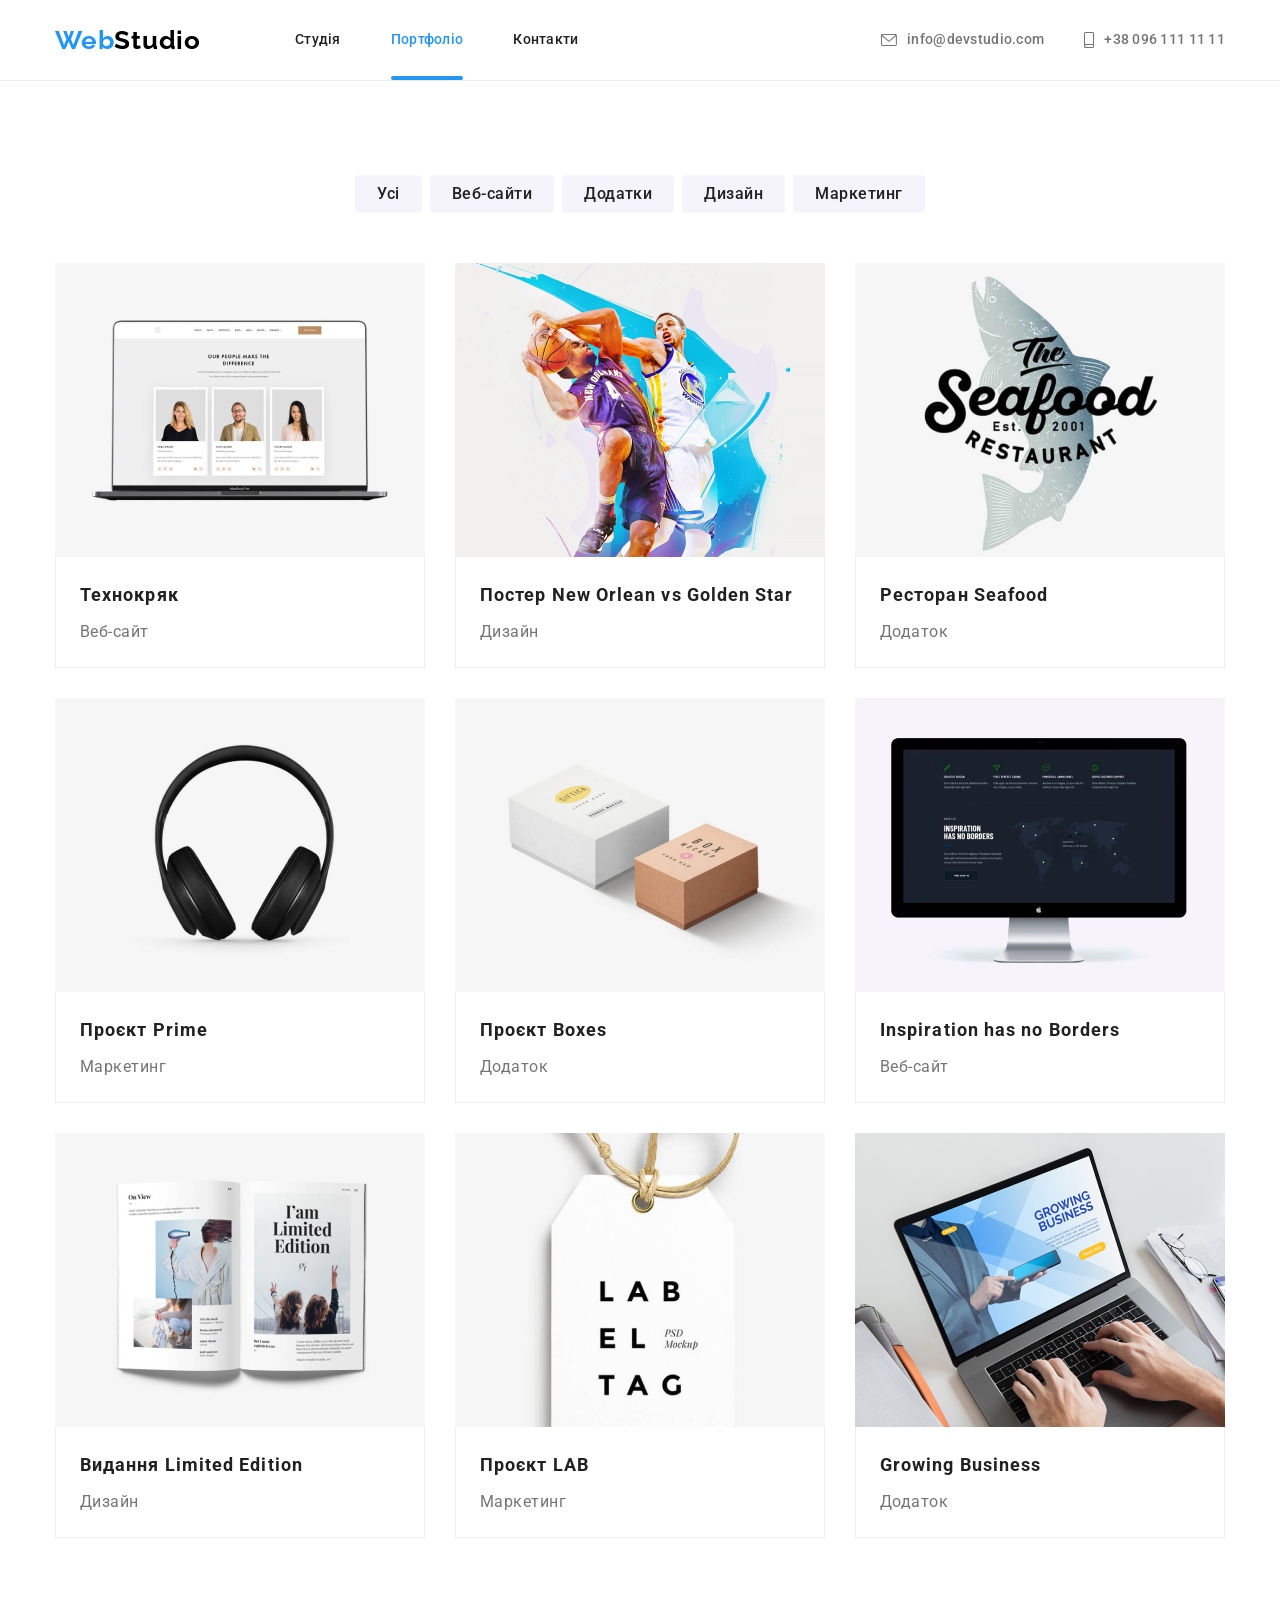
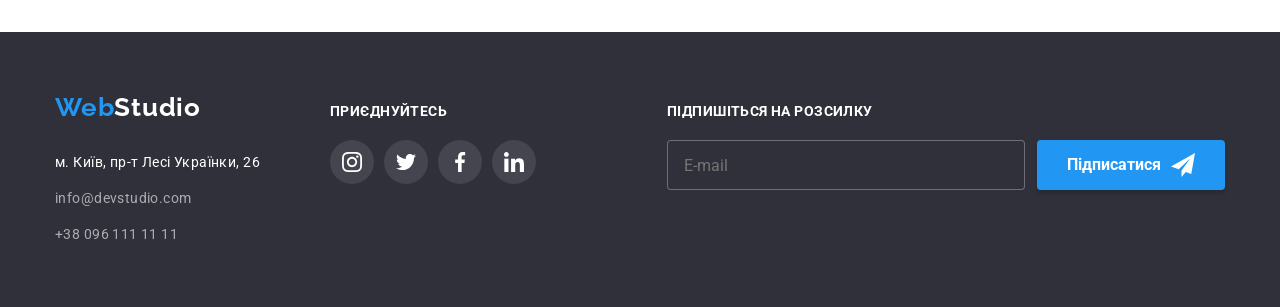
==== portfolio.html @ 9f08a965 "ДЗ8 ДЗ8" ====
<!DOCTYPE html>
<html lang="uk">
  <head>
    <meta charset="UTF-8" />
    <meta http-equiv="X-UA-Compatible" content="IE=edge" />
    <meta name="viewport" content="width=device-width, initial-scale=1.0" />
    <title>WebStudio</title>
    <link
      rel="stylesheet"
      href="https://cdnjs.cloudflare.com/ajax/libs/modern-normalize/1.1.0/modern-normalize.min.css"
      integrity="sha512-wpPYUAdjBVSE4KJnH1VR1HeZfpl1ub8YT/NKx4PuQ5NmX2tKuGu6U/JRp5y+Y8XG2tV+wKQpNHVUX03MfMFn9Q=="
      crossorigin="anonymous"
      referrerpolicy="no-referrer"
    />
    <link rel="preconnect" href="https://fonts.googleapis.com" />
    <link rel="preconnect" href="https://fonts.gstatic.com" crossorigin />
    <link
      href="https://fonts.googleapis.com/css2?family=Raleway:wght@700&family=Roboto:wght@400;500;700;900&display=swap"
      rel="stylesheet"
    />
    <link rel="stylesheet" href="./css/main.min.css" />
  </head>
  <body>
    <header class="header">
      <div class="header-container container">
        <nav class="nav">
          <a class="logo link header__logo" href="./index.html"
            ><span class="logo__prefix">Web</span>Studio</a
          >
          <ul class="nav-list list">
            <li class="nav-list__item">
              <a class="nav-list__link link" href="./index.html">Студія</a>
            </li>
            <li class="nav-list__item">
              <a class="nav-list__link link active-page" href="./portfolio.html"
                >Портфоліо</a
              >
            </li>
            <li class="nav-list__item">
              <a class="nav-list__link link" href="">Контакти</a>
            </li>
          </ul>
        </nav>
        <ul class="contacts list">
          <li class="contscts__item">
            <a
              class="mail contacts__link link"
              href="mailto:info@devstudio.com"
            >
              <svg class="contacts__icon" height="12" width="16">
                <use href="./images/icons.svg#icon-email"></use>
              </svg>
              info@devstudio.com
            </a>
          </li>
          <li class="contscts__item">
            <a class="phone contacts__link link" href="tel:+380961111111">
              <svg class="contacts__icon" height="16" width="10">
                <use href="./images/icons.svg#icon-phone"></use>
              </svg>
              +38 096 111 11 11</a
            >
          </li>
        </ul>
      </div>
    </header>

    <main class="portfolio">
      <section class="section">
        <div class="container">
          <h1 class="visual-hidden">Портфоліо</h1>
          <h2 class="visual-hidden">Портфоліо за типами</h2>

          <ul class="portfolio-filter list">
            <li class="portfolio-filter__item">
              <button class="portfolio-filter__btn" type="button">Усі</button>
            </li>
            <li class="portfolio-filter__item">
              <button class="portfolio-filter__btn" type="button">Веб-сайти</button>
            </li>
            <li class="portfolio-filter__item">
              <button class="portfolio-filter__btn" type="button">Додатки</button>
            </li>
            <li class="portfolio-filter__item">
              <button class="portfolio-filter__btn" type="button">Дизайн</button>
            </li>
            <li class="portfolio-filter__item">
              <button class="portfolio-filter__btn" type="button">Маркетинг</button>
            </li>
          </ul>

          <ul class="portfolio-list list">
            <li class="portfolio-list__item">
              <a class="portfolio-list__link link" href="">
                <div class="portfolio-thumb">
                  <img
                    src="./images/portfolio1.jpg"
                    alt="Технокряк"
                    width="370"
                  />
                  <div class="portfolio-list__overlay">
                    Ресурс пропонує комплексні пропозиції з різним рівнем
                    функціоналу та сервісів. Все це дозволить відвідувачу
                    отримати вичерпні відомості про компанію чи приватну особу.
                  </div>
                </div>
                <div class="portfolio-wrapper">
                  <h3 class="portfolio-list__title">Технокряк</h3>
                  <p class="portfolio-list__type">Веб-сайт</p>
                </div>
              </a>
            </li>
            <li class="portfolio-list__item">
              <a class="portfolio-list__link link" href="">
                <div class="portfolio-thumb">
                  <img
                    src="./images/portfolio2.jpg"
                    alt="Постер New Orlean vs Golden Star"
                    width="370"
                  />
                  <div class="portfolio-list__overlay">
                    Ресурс пропонує комплексні пропозиції з різним рівнем
                    функціоналу та сервісів. Все це дозволить відвідувачу
                    отримати вичерпні відомості про компанію чи приватну особу.
                  </div>
                </div>
                <div class="portfolio-wrapper">
                  <h3 class="portfolio-list__title">
                    Постер New Orlean vs Golden Star
                  </h3>
                  <p class="portfolio-list__type">Дизайн</p>
                </div>
              </a>
            </li>
            <li class="portfolio-list__item">
              <a class="portfolio-list__link link" href="">
                <div class="portfolio-thumb">
                  <img
                    src="./images/portfolio3.jpg"
                    alt="Ресторан Seafood"
                    width="370"
                  />
                  <div class="portfolio-list__overlay">
                    Ресурс пропонує комплексні пропозиції з різним рівнем
                    функціоналу та сервісів. Все це дозволить відвідувачу
                    отримати вичерпні відомості про компанію чи приватну особу.
                  </div>
                </div>
                <div class="portfolio-wrapper">
                  <h3 class="portfolio-list__title">Ресторан Seafood</h3>
                  <p class="portfolio-list__type">Додаток</p>
                </div>
              </a>
            </li>
            <li class="portfolio-list__item">
              <a class="portfolio-list__link link" href="">
                <div class="portfolio-thumb">
                  <img
                    src="./images/portfolio4.jpg"
                    alt="Проєкт Prime"
                    width="370"
                  />
                  <div class="portfolio-list__overlay">
                    Ресурс пропонує комплексні пропозиції з різним рівнем
                    функціоналу та сервісів. Все це дозволить відвідувачу
                    отримати вичерпні відомості про компанію чи приватну особу.
                  </div>
                </div>
                <div class="portfolio-wrapper">
                  <h3 class="portfolio-list__title">Проєкт Prime</h3>
                  <p class="portfolio-list__type">Маркетинг</p>
                </div>
              </a>
            </li>
            <li class="portfolio-list__item">
              <a class="portfolio-list__link link" href="">
                <div class="portfolio-thumb">
                  <img
                    src="./images/portfolio5.jpg"
                    alt="Проєкт Boxes"
                    width="370"
                  />
                  <div class="portfolio-list__overlay">
                    Ресурс пропонує комплексні пропозиції з різним рівнем
                    функціоналу та сервісів. Все це дозволить відвідувачу
                    отримати вичерпні відомості про компанію чи приватну особу.
                  </div>
                </div>
                <div class="portfolio-wrapper">
                  <h3 class="portfolio-list__title">Проєкт Boxes</h3>
                  <p class="portfolio-list__type">Додаток</p>
                </div>
              </a>
            </li>
            <li class="portfolio-list__item">
              <a class="portfolio-list__link link" href="">
                <div class="portfolio-thumb">
                  <img
                    src="./images/portfolio6.jpg"
                    alt="Inspiration has no Borders"
                    width="370"
                  />
                  <div class="portfolio-list__overlay">
                    Ресурс пропонує комплексні пропозиції з різним рівнем
                    функціоналу та сервісів. Все це дозволить відвідувачу
                    отримати вичерпні відомості про компанію чи приватну особу.
                  </div>
                </div>
                <div class="portfolio-wrapper">
                  <h3 class="portfolio-list__title">Inspiration has no Borders</h3>
                  <p class="portfolio-list__type">Веб-сайт</p>
                </div>
              </a>
            </li>
            <li class="portfolio-list__item">
              <a class="portfolio-list__link link" href="">
                <div class="portfolio-thumb">
                  <img
                    src="./images/portfolio7.jpg"
                    alt="Видання Limited Edition"
                    width="370"
                  />
                  <div class="portfolio-list__overlay">
                    Ресурс пропонує комплексні пропозиції з різним рівнем
                    функціоналу та сервісів. Все це дозволить відвідувачу
                    отримати вичерпні відомості про компанію чи приватну особу.
                  </div>
                </div>
                <div class="portfolio-wrapper">
                  <h3 class="portfolio-list__title">Видання Limited Edition</h3>
                  <p class="portfolio-list__type">Дизайн</p>
                </div>
              </a>
            </li>
            <li class="portfolio-list__item">
              <a class="portfolio-list__link link" href="">
                <div class="portfolio-thumb">
                  <img
                    src="./images/portfolio8.jpg"
                    alt="Проєкт LAB"
                    width="370"
                  />
                  <div class="portfolio-list__overlay">
                    Ресурс пропонує комплексні пропозиції з різним рівнем
                    функціоналу та сервісів. Все це дозволить відвідувачу
                    отримати вичерпні відомості про компанію чи приватну особу.
                  </div>
                </div>
                <div class="portfolio-wrapper">
                  <h3 class="portfolio-list__title">Проєкт LAB</h3>
                  <p class="portfolio-list__type">Маркетинг</p>
                </div>
              </a>
            </li>
            <li class="portfolio-list__item">
              <a class="portfolio-list__link link" href="">
                <div class="portfolio-thumb">
                  <img
                    src="./images/portfolio9.jpg"
                    alt="Growing Business"
                    width="370"
                  />
                  <div class="portfolio-list__overlay">
                    Ресурс пропонує комплексні пропозиції з різним рівнем
                    функціоналу та сервісів. Все це дозволить відвідувачу
                    отримати вичерпні відомості про компанію чи приватну особу.
                  </div>
                </div>
                <div class="portfolio-wrapper">
                  <h3 class="portfolio-list__title">Growing Business</h3>
                  <p class="portfolio-list__type">Додаток</p>
                </div>
              </a>
            </li>
          </ul>
        </div>
      </section>
    </main>

    <footer class="footer">
      <div class="container footer-container">
        <div class="footer-contacts">
          <a class="logo link footer__logo" href="./index.html"
            ><span class="logo__prefix">Web</span>Studio</a
          >
          <address class="footer-address">
            м. Київ, пр-т Лесі Українки, 26
            <a
              class="footer-address__link link"
              href="mailto:info@devstudio.com"
              >info@devstudio.com</a
            >
            <a class="footer-address__link link" href="tel:+380961111111"
              >+38 096 111 11 11</a
            >
          </address>
        </div>
        <div class="footer-social">
          <p class="footer-social__title">приєднуйтесь</p>
          <ul class="social-icon list">
            <li class="social-icon__item">
              <a class="social-icon__link social-icon__link_theme_dark link" href="">
                <svg class="social-icon__img_theme_dark instagram-icon">
                  <use href="./images/icons.svg#icon-instagram"></use>
                </svg>
              </a>
            </li>
            <li class="social-icon__item">
              <a class="social-icon__link social-icon__link_theme_dark link" href="">
                <svg class="social-icon__img_theme_dark twitter-icon">
                  <use href="./images/icons.svg#icon-twitter"></use>
                </svg>
              </a>
            </li>
            <li class="social-icon__item">
              <a class="social-icon__link social-icon__link_theme_dark link" href="">
                <svg class="social-icon__img_theme_dark facebook-icon">
                  <use href="./images/icons.svg#icon-facebook"></use>
                </svg>
              </a>
            </li>
            <li class="social-icon__item">
              <a class="social-icon__link social-icon__link_theme_dark link" href="">
                <svg class="social-icon__img_theme_dark linkedin-icon">
                  <use href="./images/icons.svg#icon-linkedin"></use>
                </svg>
              </a>
            </li>
          </ul>
        </div>

        <form class="subscribe-form">
          <p class="subscribe-form__title">Підпишіться на розсилку</p>
          <div class="subscribe-form-thumb">
            <input type="email" name="email" class="subscribe-form__input" placeholder="E-mail" required/>    
            <button type="submit" class="primary-btn subscribe-form__btn">
              Підписатися
              <svg class="subscribe-form__icon">
                <use href="./images/icons.svg#icon-send" width="24" height="24"></use>
              </svg>
            </button>
          </div>
        </form>
      </div>
    </footer>

  </body>
</html>
---- css/main.min.css ----
:root{--primary-font-family: "Roboto", sans-serif;--secondary-font-family: "Raleway", sans-serif;--primary-text-color: #757575;--secondary-text-color: #212121;--white-color: #ffffff;--primary-lite-color: #f5f4fa;--secondary-lite-color: #f5f5f5;--third-lite-color: rgba(255, 255, 255, 0.6);--primary-dark-color: #000000;--secondary-dark-color: #2f303a;--primary-decor-color: #2196f3;--secondary-decor-color: #188ce8;--primary-border-color: #ececec;--secondary-border-color: #eeeeee;--icon-color: #afb1b8}.visual-hidden{position:absolute;width:1px;height:1px;margin:-1px;border:0;padding:0;white-space:nowrap;-webkit-clip-path:inset(100%);clip-path:inset(100%);overflow:hidden}body{background-color:var(--white-color);font-family:var(--primary-font-family);color:var(--primary-text-color)}h1,h2,h3,h4,h5,h6,p{margin-top:0;margin-bottom:0}ul,ol{margin-top:0;margin-bottom:0;padding-left:0}img{display:block}.link{text-decoration:none}.list{list-style:none}.second__title{font-weight:700;font-size:36px;line-height:1.17;letter-spacing:.03em;margin-bottom:50px;text-align:center;color:var(--secondary-text-color)}.section{padding-top:94px;padding-bottom:94px}.container{width:1200px;padding-left:15px;padding-right:15px;margin-left:auto;margin-right:auto}.primary-btn{height:50px;padding-left:32px;padding-right:32px;font-weight:700;font-size:16px;line-height:1.88;cursor:pointer;border-color:rgba(0,0,0,0);border-radius:4px;-webkit-box-shadow:0px 4px 4px rgba(0,0,0,.15);box-shadow:0px 4px 4px rgba(0,0,0,.15);background-color:var(--primary-decor-color);color:var(--white-color);-webkit-transition:background-color 250ms cubic-bezier(0.4, 0, 0.2, 1);transition:background-color 250ms cubic-bezier(0.4, 0, 0.2, 1)}.primary-btn:hover,.primary-btn:focus{outline:none;background-color:var(--secondary-decor-color)}.header{border-bottom:1px solid var(--primary-border-color)}.header-container{display:-webkit-box;display:-ms-flexbox;display:flex;-webkit-box-align:center;-ms-flex-align:center;align-items:center}.logo{display:block;font-family:var(--secondary-font-family);font-weight:700;font-size:26px;line-height:1.19;letter-spacing:.03em;color:var(--primary-dark-color)}.logo__prefix{color:var(--primary-decor-color)}.header__logo{margin-right:94px}.footer__logo{margin-bottom:28px;color:var(--white-color)}.nav{display:-webkit-box;display:-ms-flexbox;display:flex;-webkit-box-align:center;-ms-flex-align:center;align-items:center}.nav-list{display:-webkit-box;display:-ms-flexbox;display:flex}.nav-list__link{display:block;font-weight:500;font-size:14px;line-height:1.14;letter-spacing:.02em;padding-top:32px;padding-bottom:32px;color:var(--secondary-text-color);-webkit-transition:color 250ms cubic-bezier(0.4, 0, 0.2, 1);transition:color 250ms cubic-bezier(0.4, 0, 0.2, 1)}.nav-list__link:hover,.nav-list__link:focus{color:var(--primary-decor-color)}.nav-list__item:not(:last-child){margin-right:50px}.active-page{position:relative;color:var(--primary-decor-color)}.active-page::after{position:absolute;bottom:0;display:block;content:"";width:100%;height:4px;background:var(--primary-decor-color);border-radius:2px}.contacts{display:-webkit-box;display:-ms-flexbox;display:flex;margin-left:auto}.contscts__item:not(:last-child){margin-right:40px}.contacts__link{display:-webkit-box;display:-ms-flexbox;display:flex;-webkit-box-align:center;-ms-flex-align:center;align-items:center;font-weight:500;font-size:14px;line-height:1.14;letter-spacing:.02em;color:var(--primary-text-color);-webkit-transition:color 250ms cubic-bezier(0.4, 0, 0.2, 1);transition:color 250ms cubic-bezier(0.4, 0, 0.2, 1)}.contacts__link:hover,.contacts__link:focus{color:var(--primary-decor-color)}.contacts__icon{margin-right:10px;fill:var(--primary-text-color);-webkit-transition:fill 250ms cubic-bezier(0.4, 0, 0.2, 1);transition:fill 250ms cubic-bezier(0.4, 0, 0.2, 1)}.contacts__link:hover .contacts__icon,.contacts__link:focus .contacts__icon{fill:var(--primary-decor-color)}.hero{background-image:-webkit-gradient(linear, left top, left bottom, from(rgba(47, 48, 58, 0.4)), to(rgba(47, 48, 58, 0.4))),url(../images/hero.jpg);background-image:linear-gradient(rgba(47, 48, 58, 0.4), rgba(47, 48, 58, 0.4)),url(../images/hero.jpg);background-size:cover;background-color:var(--secondary-dark-color);max-width:1600px;padding-top:200px;padding-bottom:200px;margin-left:auto;margin-right:auto}.hero__title{font-weight:900;font-size:44px;line-height:1.36;letter-spacing:.06em;text-transform:uppercase;max-width:696px;margin-bottom:30px;text-align:center;margin-left:auto;margin-right:auto;color:var(--white-color)}.hero__btn{display:block;margin-left:auto;margin-right:auto}.preference-list{display:-webkit-box;display:-ms-flexbox;display:flex;-ms-flex-wrap:wrap;flex-wrap:wrap;margin-left:-30px}.preference-list__item{-ms-flex-preferred-size:calc((100% - 120px)/4);flex-basis:calc((100% - 120px)/4);margin-left:30px}.preference-list__icon-wrapper{display:-webkit-box;display:-ms-flexbox;display:flex;-webkit-box-pack:center;-ms-flex-pack:center;justify-content:center;-webkit-box-align:center;-ms-flex-align:center;align-items:center;width:270px;height:120px;background-color:#f5f4fa;margin-bottom:30px}.preference-list__icon{height:70px;width:70px}.preference-list__title{font-weight:700;font-size:14px;line-height:1.14;letter-spacing:.03em;text-transform:uppercase;margin-bottom:10px;color:var(--secondary-text-color)}.preference-list__description{font-size:14px;line-height:1.71;letter-spacing:.03em}.about{padding-top:0}.about-list{display:-webkit-box;display:-ms-flexbox;display:flex;-ms-flex-wrap:wrap;flex-wrap:wrap;margin-left:-30px;margin-top:-30px}.about-list__item{-ms-flex-preferred-size:calc((100% - 90px)/3);flex-basis:calc((100% - 90px)/3);margin-left:30px;margin-top:30px}.about-list__wrapper{position:relative}.about-list__title-wrapper{position:absolute;bottom:0;width:100%;padding-top:27px;padding-bottom:27px;font-weight:700;font-size:14px;line-height:1.14;text-align:center;text-transform:uppercase;letter-spacing:.03em;color:var(--white-color);background:rgba(47,48,58,.8)}.team{background-color:var(--primary-lite-color)}.team-list{display:-webkit-box;display:-ms-flexbox;display:flex;-ms-flex-wrap:wrap;flex-wrap:wrap;margin-left:-30px;margin-top:-30px}.team-list__item{-ms-flex-preferred-size:calc((100% - 120px)/4);flex-basis:calc((100% - 120px)/4);margin-left:30px;margin-top:30px;-webkit-box-shadow:0px 1px 3px rgba(0,0,0,.12),0px 1px 1px rgba(0,0,0,.14),0px 2px 1px rgba(0,0,0,.2);box-shadow:0px 1px 3px rgba(0,0,0,.12),0px 1px 1px rgba(0,0,0,.14),0px 2px 1px rgba(0,0,0,.2);border-radius:0px 0px 4px 4px}.team-list__content-wrapper{padding-top:30px;padding-bottom:30px;text-align:center;background:var(--white-color)}.team-list__title{font-weight:500;font-size:16px;line-height:1.19;letter-spacing:.03em;margin-bottom:10px;color:var(--secondary-text-color)}.team-list__description{font-size:16px;line-height:1.19;letter-spacing:.03em;margin-bottom:16px}.social-icon{display:-webkit-box;display:-ms-flexbox;display:flex;-webkit-box-pack:center;-ms-flex-pack:center;justify-content:center}.social-icon__item:not(:last-child){margin-right:10px}.social-icon__link{display:-webkit-box;display:-ms-flexbox;display:flex;-webkit-box-align:center;-ms-flex-align:center;align-items:center;-webkit-box-pack:center;-ms-flex-pack:center;justify-content:center;width:44px;height:44px;border-radius:50%;-webkit-transition:background-color 250ms cubic-bezier(0.4, 0, 0.2, 1);transition:background-color 250ms cubic-bezier(0.4, 0, 0.2, 1)}.social-icon__link:hover,.social-icon__link:focus{background-color:var(--primary-decor-color)}.social-icon__img{fill:var(--icon-color);-webkit-transition:fill 250ms cubic-bezier(0.4, 0, 0.2, 1);transition:fill 250ms cubic-bezier(0.4, 0, 0.2, 1)}.social-icon__link:hover .social-icon__img,.social-icon__link:focus .social-icon__img{fill:var(--white-color)}.social-icon__link_theme_dark{background:rgba(255,255,255,.1)}.social-icon__img_theme_dark{fill:var(--white-color)}.twitter-icon{width:44px;height:44px}.instagram-icon,.facebook-icon,.linkedin-icon{width:20px;height:20px}.clients-list{display:-webkit-box;display:-ms-flexbox;display:flex;margin-left:-30px;margin-top:-30px}.clients-list__item{-ms-flex-preferred-size:calc((100% - 180px)/6);flex-basis:calc((100% - 180px)/6);margin-left:30px;margin-top:30px}.clients-list__link{display:-webkit-box;display:-ms-flexbox;display:flex;-webkit-box-align:center;-ms-flex-align:center;align-items:center;-webkit-box-pack:center;-ms-flex-pack:center;justify-content:center;height:92px;width:170px;border:1px solid #afb1b8;border-radius:4px;-webkit-transition:border-color 250ms cubic-bezier(0.4, 0, 0.2, 1);transition:border-color 250ms cubic-bezier(0.4, 0, 0.2, 1)}.clients-list__link:hover,.clients-list__link:focus{border-color:#2196f3}.clients-list__img{height:60px;width:106px;fill:var(--icon-color);-webkit-transition:fill 250ms cubic-bezier(0.4, 0, 0.2, 1);transition:fill 250ms cubic-bezier(0.4, 0, 0.2, 1)}.clients-list__link:hover .clients-list__img,.clients-list__link:focus .clients-list__img{fill:var(--primary-decor-color)}.portfolio-filter{display:-webkit-box;display:-ms-flexbox;display:flex;-webkit-box-pack:center;-ms-flex-pack:center;justify-content:center;margin-bottom:50px}.portfolio-filter__item:not(:last-child){margin-right:8px}.portfolio-filter__btn{border:none;cursor:pointer;font-weight:500;font-size:16px;line-height:1.63;text-align:center;letter-spacing:.03em;padding:6px 22px;border-radius:4px;color:var(--secondary-text-color);background-color:var(--primary-lite-color);-webkit-transition:background-color 250ms cubic-bezier(0.4, 0, 0.2, 1),color 250ms cubic-bezier(0.4, 0, 0.2, 1),-webkit-box-shadow 250ms cubic-bezier(0.4, 0, 0.2, 1);transition:background-color 250ms cubic-bezier(0.4, 0, 0.2, 1),color 250ms cubic-bezier(0.4, 0, 0.2, 1),-webkit-box-shadow 250ms cubic-bezier(0.4, 0, 0.2, 1);transition:background-color 250ms cubic-bezier(0.4, 0, 0.2, 1),color 250ms cubic-bezier(0.4, 0, 0.2, 1),box-shadow 250ms cubic-bezier(0.4, 0, 0.2, 1);transition:background-color 250ms cubic-bezier(0.4, 0, 0.2, 1),color 250ms cubic-bezier(0.4, 0, 0.2, 1),box-shadow 250ms cubic-bezier(0.4, 0, 0.2, 1),-webkit-box-shadow 250ms cubic-bezier(0.4, 0, 0.2, 1)}.portfolio-filter__btn:hover,.portfolio-filter__btn:focus{background-color:var(--primary-decor-color);color:var(--white-color);-webkit-box-shadow:0px 3px 1px rgba(0,0,0,.1),0px 1px 2px rgba(0,0,0,.08),0px 2px 2px rgba(0,0,0,.12);box-shadow:0px 3px 1px rgba(0,0,0,.1),0px 1px 2px rgba(0,0,0,.08),0px 2px 2px rgba(0,0,0,.12)}.portfolio-list{display:-webkit-box;display:-ms-flexbox;display:flex;-ms-flex-wrap:wrap;flex-wrap:wrap;margin-left:-30px;margin-top:-30px}.portfolio-list__item{-ms-flex-preferred-size:calc((100% - 90px)/3);flex-basis:calc((100% - 90px)/3);margin-left:30px;margin-top:30px}.portfolio-list__link{display:block;-webkit-transition:-webkit-box-shadow 250ms cubic-bezier(0.4, 0, 0.2, 1);transition:-webkit-box-shadow 250ms cubic-bezier(0.4, 0, 0.2, 1);transition:box-shadow 250ms cubic-bezier(0.4, 0, 0.2, 1);transition:box-shadow 250ms cubic-bezier(0.4, 0, 0.2, 1), -webkit-box-shadow 250ms cubic-bezier(0.4, 0, 0.2, 1)}.portfolio-list__link:hover{-webkit-box-shadow:0px 1px 1px rgba(0,0,0,.12),0px 4px 4px rgba(0,0,0,.06),1px 4px 6px rgba(0,0,0,.16);box-shadow:0px 1px 1px rgba(0,0,0,.12),0px 4px 4px rgba(0,0,0,.06),1px 4px 6px rgba(0,0,0,.16)}.portfolio-thumb{position:relative;overflow:hidden}.portfolio-list__overlay{position:absolute;height:100%;width:100%;top:0;left:0;padding:63px 24px;font-weight:400;font-size:18px;line-height:1.56;letter-spacing:.03em;color:#fff;background:rgba(33,150,243,.9);-webkit-transform:translateY(100%);transform:translateY(100%);-webkit-transition:-webkit-transform 250ms cubic-bezier(0.4, 0, 0.2, 1);transition:-webkit-transform 250ms cubic-bezier(0.4, 0, 0.2, 1);transition:transform 250ms cubic-bezier(0.4, 0, 0.2, 1);transition:transform 250ms cubic-bezier(0.4, 0, 0.2, 1), -webkit-transform 250ms cubic-bezier(0.4, 0, 0.2, 1)}.portfolio-list__link:hover .portfolio-list__overlay{-webkit-transform:translateY(0);transform:translateY(0)}.portfolio-wrapper{padding:20px 24px 20px 24px;border:1px solid var(--secondary-border-color);border-top:0}.portfolio-list__title{font-weight:700;font-size:18px;line-height:2;letter-spacing:.06em;margin-bottom:4px;color:var(--secondary-text-color)}.portfolio-list__type{font-size:16px;line-height:1.88;letter-spacing:.03em;color:var(--primary-text-color)}.footer{background-color:var(--secondary-dark-color);padding-top:60px;padding-bottom:60px}.footer-container{display:-webkit-box;display:-ms-flexbox;display:flex;-webkit-box-align:baseline;-ms-flex-align:baseline;align-items:baseline}.footer-address{display:-webkit-box;display:-ms-flexbox;display:flex;-webkit-box-orient:vertical;-webkit-box-direction:normal;-ms-flex-direction:column;flex-direction:column;font-style:normal;font-size:14px;line-height:1.71;letter-spacing:.03em;color:var(--white-color)}.footer-address__link{margin-top:12px;color:var(--third-lite-color)}.footer-social{margin-left:70px}.footer-social__title{font-weight:700;font-size:14px;line-height:1.14;letter-spacing:.03em;text-transform:uppercase;margin-bottom:20px;color:var(--white-color)}.subscribe-form{margin-left:auto}.subscribe-form__title{font-weight:700;font-size:14px;line-height:1.14;letter-spacing:.03em;text-transform:uppercase;color:var(--white-color)}.subscribe-form-thumb{display:-webkit-box;display:-ms-flexbox;display:flex;margin-top:20px}.subscribe-form__input{display:block;height:50px;width:358px;margin-right:12px;padding-left:16px;border:1px solid rgba(255,255,255,.3);border-radius:4px;color:rgba(255,255,255,.6);background:#2f303a}.subscribe-form__btn{position:relative;padding-left:28px;padding-right:62px;text-align:left}.subscribe-form__icon{position:absolute;width:24px;height:24px;top:50%;right:28px;-webkit-transform:translateY(-50%);transform:translateY(-50%)}.backdrop{position:fixed;top:0;left:0;height:100vh;width:100vw;opacity:1;background-color:rgba(0,0,0,.5);-webkit-transition:opacity 500ms cubic-bezier(0.4, 0, 0.2, 1),visibility 500ms cubic-bezier(0.4, 0, 0.2, 1);transition:opacity 500ms cubic-bezier(0.4, 0, 0.2, 1),visibility 500ms cubic-bezier(0.4, 0, 0.2, 1)}.is-hidden{opacity:0;visibility:hidden;pointer-events:none}.modal{position:absolute;min-height:581px;width:528px;padding:40px;top:50%;left:50%;-webkit-transform:translate(-50%, -50%);transform:translate(-50%, -50%);background-color:#fff;opacity:1;-webkit-box-shadow:0px 1px 3px rgba(0,0,0,.12),0px 1px 1px rgba(0,0,0,.14),0px 2px 1px rgba(0,0,0,.2);box-shadow:0px 1px 3px rgba(0,0,0,.12),0px 1px 1px rgba(0,0,0,.14),0px 2px 1px rgba(0,0,0,.2);border-radius:4px;-webkit-transition:opacity 500ms cubic-bezier(0.4, 0, 0.2, 1),-webkit-transform 500ms cubic-bezier(0.4, 0, 0.2, 1);transition:opacity 500ms cubic-bezier(0.4, 0, 0.2, 1),-webkit-transform 500ms cubic-bezier(0.4, 0, 0.2, 1);transition:transform 500ms cubic-bezier(0.4, 0, 0.2, 1),opacity 500ms cubic-bezier(0.4, 0, 0.2, 1);transition:transform 500ms cubic-bezier(0.4, 0, 0.2, 1),opacity 500ms cubic-bezier(0.4, 0, 0.2, 1),-webkit-transform 500ms cubic-bezier(0.4, 0, 0.2, 1)}.is-hidden .modal{-webkit-transform:translate(-50%, -50%) scale(0.7);transform:translate(-50%, -50%) scale(0.7);opacity:0}.modal__close_btn{position:absolute;top:8px;right:8px;height:30px;width:30px;padding:0;display:-webkit-box;display:-ms-flexbox;display:flex;-webkit-box-align:center;-ms-flex-align:center;align-items:center;-webkit-box-pack:center;-ms-flex-pack:center;justify-content:center;cursor:pointer;background-color:rgba(0,0,0,0);border:1px solid rgba(0,0,0,.1);border-radius:50%;-webkit-transition:fill 250ms cubic-bezier(0.4, 0, 0.2, 1);transition:fill 250ms cubic-bezier(0.4, 0, 0.2, 1)}.modal__close_btn:hover{fill:var(--secondary-decor-color)}.person-form__title{margin-bottom:12px;font-weight:700;font-size:20px;line-height:1.15;text-align:center;letter-spacing:.03em;color:var(--secondary-text-color)}.person-form__text{display:block;font-weight:400;font-size:12px;line-height:1.17;letter-spacing:.01em}.input-wrapper{position:relative;display:block;height:40px;padding:0;margin-top:4px;margin-bottom:10px}.person-form__input{width:100%;height:100%;padding:0;padding-left:42px;border:1px solid rgba(33,33,33,.2);border-radius:4px;outline:none;-webkit-transition:border-color 250ms cubic-bezier(0.4, 0, 0.2, 1);transition:border-color 250ms cubic-bezier(0.4, 0, 0.2, 1)}.person-form__input:focus{border-color:var(--secondary-decor-color)}.person-form__icon{position:absolute;top:50%;left:15px;padding:0;-webkit-transform:translateY(-50%);transform:translateY(-50%);-webkit-transition:fill 250ms cubic-bezier(0.4, 0, 0.2, 1);transition:fill 250ms cubic-bezier(0.4, 0, 0.2, 1)}.person-form__input:focus+.person-form__icon{fill:var(--secondary-decor-color)}.person-form__message{width:100%;height:120px;padding:12px 16px;margin-top:4px;margin-bottom:20px;border:1px solid rgba(33,33,33,.2);border-radius:4px;resize:none;outline:none;-webkit-transition:border-color 250ms cubic-bezier(0.4, 0, 0.2, 1);transition:border-color 250ms cubic-bezier(0.4, 0, 0.2, 1)}.person-form__message:focus{border-color:var(--secondary-decor-color)}.person-form__message::-webkit-input-placeholder{font-weight:400;font-size:12px;line-height:1.17;letter-spacing:.01em;color:rgba(117,117,117,.5)}.person-form__message::-moz-placeholder{font-weight:400;font-size:12px;line-height:1.17;letter-spacing:.01em;color:rgba(117,117,117,.5)}.person-form__message:-ms-input-placeholder{font-weight:400;font-size:12px;line-height:1.17;letter-spacing:.01em;color:rgba(117,117,117,.5)}.person-form__message::-ms-input-placeholder{font-weight:400;font-size:12px;line-height:1.17;letter-spacing:.01em;color:rgba(117,117,117,.5)}.person-form__message::placeholder{font-weight:400;font-size:12px;line-height:1.17;letter-spacing:.01em;color:rgba(117,117,117,.5)}.person-checkbox__text{font-weight:400;font-size:14px;line-height:1.71;letter-spacing:.03em}.person-checkbox__text>.person-checkbox__link{color:var(--primary-decor-color)}.person-checkbox__label{display:-webkit-box;display:-ms-flexbox;display:flex;-webkit-box-align:center;-ms-flex-align:center;align-items:center;-webkit-box-pack:center;-ms-flex-pack:center;justify-content:center}.person-checkbox__label::before{display:inline-block;height:15px;width:16px;margin-right:7px;outline:1px solid #212121;cursor:pointer;content:""}.person-checkbox__input:focus+.person-checkbox__label::before{outline:1px solid #188ce8}.person-checkbox__input:checked+.person-checkbox__label::before{outline:none;background-image:url("../images/check.svg")}.person-form__btn{display:block;margin-left:auto;margin-right:auto;margin-top:30px;padding-left:52px;padding-right:52px}/*# sourceMappingURL=main.min.css.map */
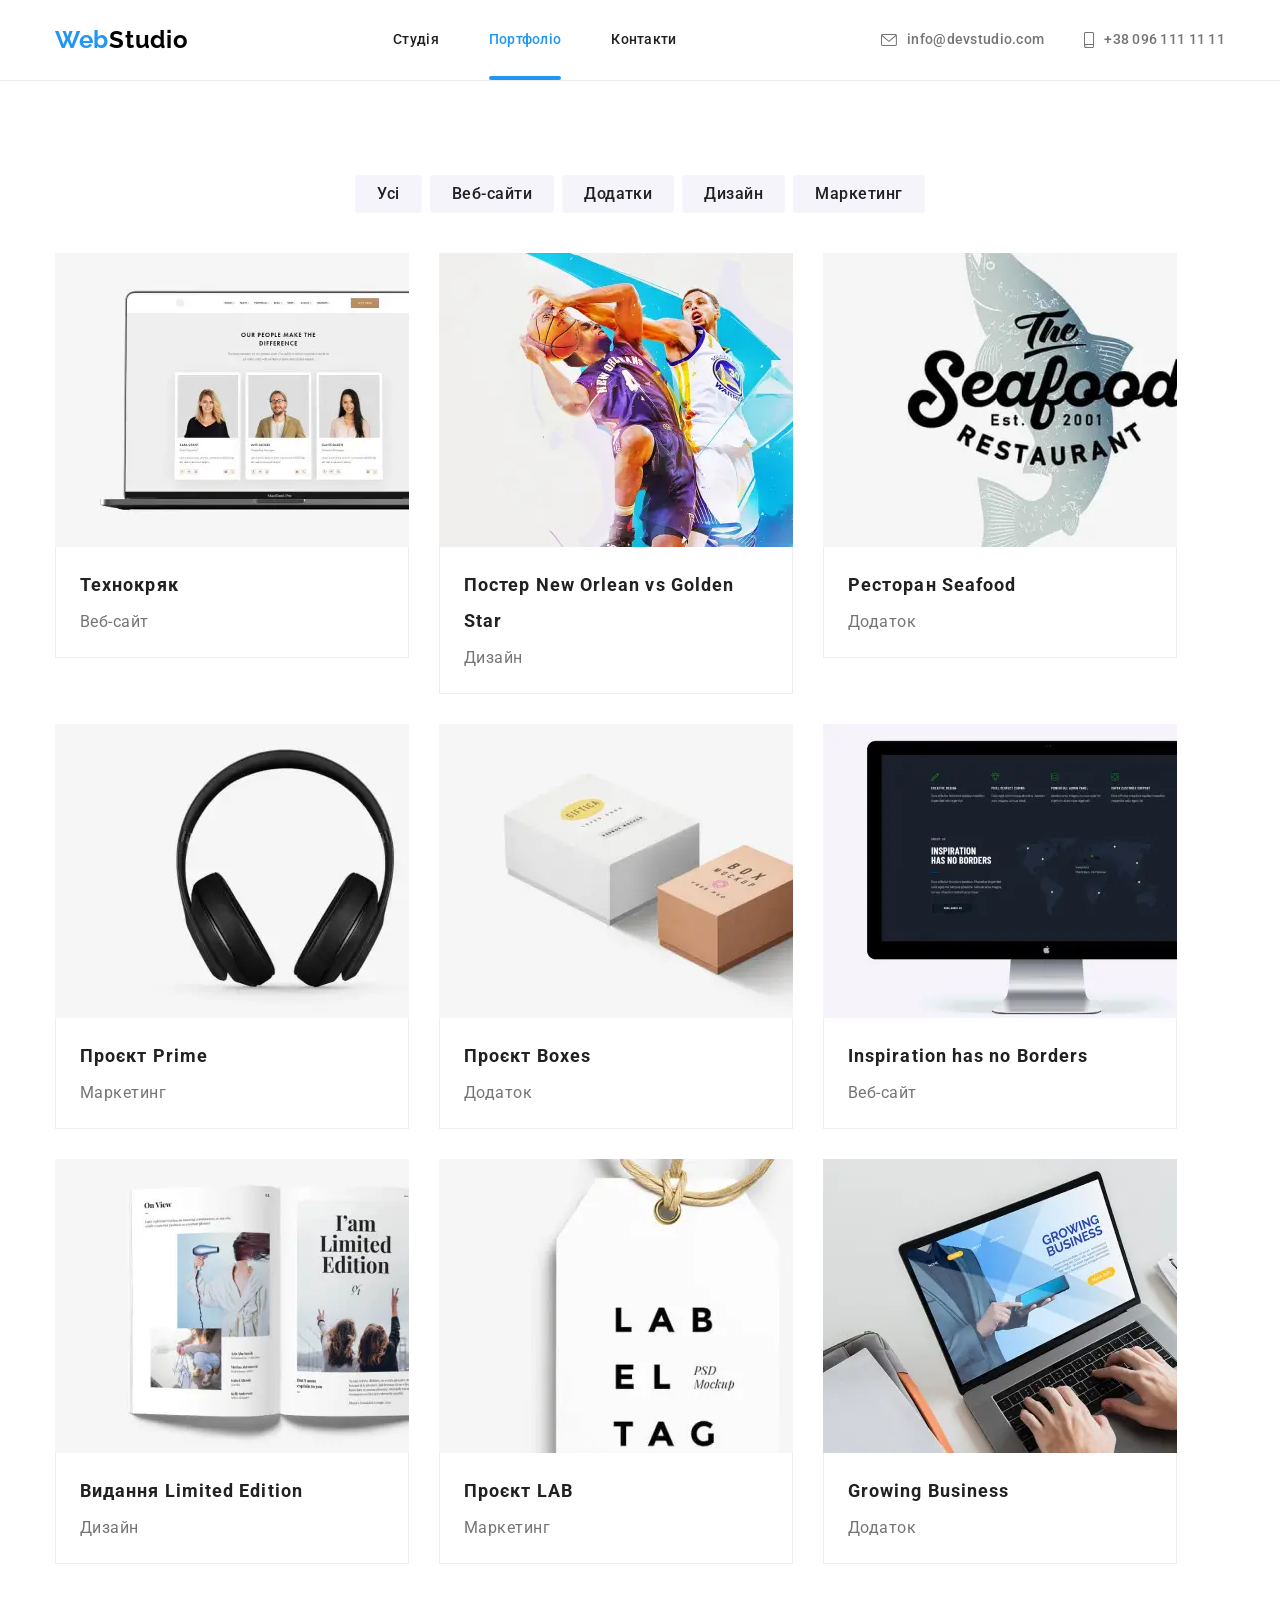
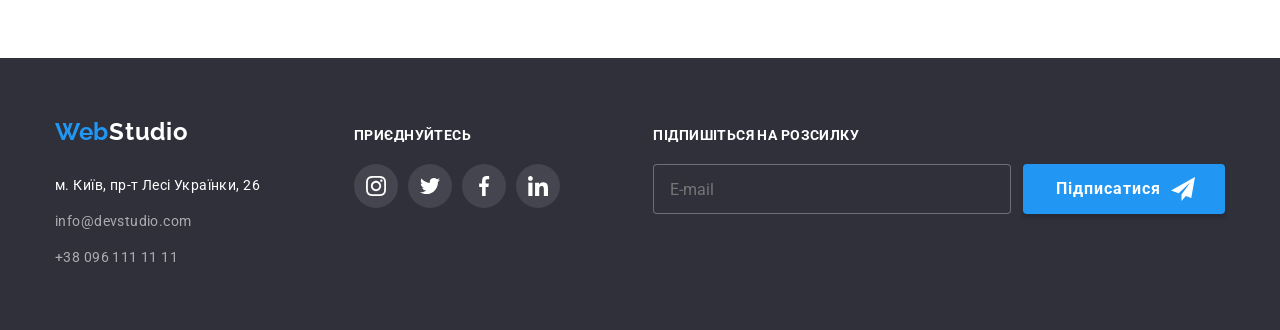
==== commit 2487aead: "upd 10.01.23" ====
--- a/portfolio.html
+++ b/portfolio.html
@@ -21,15 +21,18 @@
     <link rel="stylesheet" href="./css/main.min.css" />
   </head>
   <body>
+
     <header class="header">
-      <div class="header-container container">
+      <div class="header__container container">
+        <a class="logo link header__logo" href="./index.html"
+            ><span class="logo__prefix">Web</span>Studio</a>
         <nav class="nav">
-          <a class="logo link header__logo" href="./index.html"
-            ><span class="logo__prefix">Web</span>Studio</a
-          >
+          
           <ul class="nav-list list">
             <li class="nav-list__item">
-              <a class="nav-list__link link" href="./index.html">Студія</a>
+              <a class="nav-list__link link" href="./index.html"
+                >Студія</a
+              >
             </li>
             <li class="nav-list__item">
               <a class="nav-list__link link active-page" href="./portfolio.html"
@@ -62,6 +65,65 @@
             >
           </li>
         </ul>
+        <button type="button" class="menu__open-btn" data-menu-open>
+          <svg height="40" width="40">
+            <use href="./images/icons.svg#icon-menu"></use>
+          </svg>
+        </button>
+      </div>
+
+      <div class="mobile-menu" data-menu>
+        <div class="mobile-menu__container container">
+          <ul class="mobile-menu__list list">
+            <li class="mobile-menu__item">
+              <a class="mobile-menu__link link" href="./index.html"
+                >Студія</a
+              >
+            </li>
+            <li class="mobile-menu__item">
+              <a class="mobile-menu__link link" href="./portfolio.html"
+                >Портфоліо</a
+              >
+            </li>
+            <li class="mobile-menu__item">
+              <a class="mobile-menu__link link" href="">Контакти</a>
+            </li>
+          </ul>  
+          
+          <ul class="menu-contacts list">
+            <li class="menu-contscts__item">
+              <a class="phone menu-contacts__link link" 
+                href="tel:+380961111111">
+                +38 096 111 11 11</a>
+            </li>
+            <li class="menu-contscts__item">
+              <a class="mail menu-contacts__link link"
+                href="mailto:info@devstudio.com">
+                info@devstudio.com
+              </a>
+            </li>  
+          </ul>
+          <ul class="menu-social__list list">
+            <li class="menu-social__item">
+              <a class="menu-social__link link" href="">Instagram</a>
+            </li>
+            <li class="menu-social__item">
+              <a class="menu-social__link link" href="">Twitter</a>
+            </li>
+            <li class="menu-social__item">
+              <a class="menu-social__link link" href="">Facebook</a>
+            </li>
+            <li class="menu-social__item">
+              <a class="menu-social__link link" href="">LinkedIn</a>
+            </li>
+          </ul>
+        
+          <button type="button" class="menu__close-btn" data-menu-close>
+            <svg height="18" width="18">
+              <use href="./images/icons.svg#icon-close"></use>
+            </svg>
+          </button>
+        </div>
       </div>
     </header>
 
@@ -93,11 +155,16 @@
             <li class="portfolio-list__item">
               <a class="portfolio-list__link link" href="">
                 <div class="portfolio-thumb">
-                  <img
-                    src="./images/portfolio1.jpg"
-                    alt="Технокряк"
-                    width="370"
-                  />
+                  <picture>
+                    <source 
+                      srcset="./images/portfolio-1.webp 1x, ./images/portfolio-1@2x.webp 2x" 
+                        type="image/webp" />
+                    <source 
+                      srcset="./images/portfolio-1.jpg 1x, ./images/portfolio-1@2x.jpg 2x"/>
+  
+                      <img src="./images/portfolio-1.jpg" alt="Технокряк"/>
+                  </picture> 
+                  
                   <div class="portfolio-list__overlay">
                     Ресурс пропонує комплексні пропозиції з різним рівнем
                     функціоналу та сервісів. Все це дозволить відвідувачу
@@ -113,11 +180,16 @@
             <li class="portfolio-list__item">
               <a class="portfolio-list__link link" href="">
                 <div class="portfolio-thumb">
-                  <img
-                    src="./images/portfolio2.jpg"
-                    alt="Постер New Orlean vs Golden Star"
-                    width="370"
-                  />
+                  <picture>
+                    <source 
+                      srcset="./images/portfolio-2.webp 1x, ./images/portfolio-2@2x.webp 2x" 
+                        type="image/webp" />
+                    <source 
+                      srcset="./images/portfolio-2.jpg 1x, ./images/portfolio-2@2x.jpg 2x"/>
+  
+                      <img src="./images/portfolio-2.jpg" alt="Постер New Orlean vs Golden Star"/>
+                  </picture> 
+                  
                   <div class="portfolio-list__overlay">
                     Ресурс пропонує комплексні пропозиції з різним рівнем
                     функціоналу та сервісів. Все це дозволить відвідувачу
@@ -135,11 +207,15 @@
             <li class="portfolio-list__item">
               <a class="portfolio-list__link link" href="">
                 <div class="portfolio-thumb">
-                  <img
-                    src="./images/portfolio3.jpg"
-                    alt="Ресторан Seafood"
-                    width="370"
-                  />
+                  <picture>
+                    <source 
+                      srcset="./images/portfolio-3.webp 1x, ./images/portfolio-3@2x.webp 2x" 
+                        type="image/webp" />
+                    <source 
+                      srcset="./images/portfolio-3.jpg 1x, ./images/portfolio-3@2x.jpg 2x"/>
+  
+                      <img src="./images/portfolio-3.jpg" alt="Ресторан Seafood"/>
+                  </picture>                                     
                   <div class="portfolio-list__overlay">
                     Ресурс пропонує комплексні пропозиції з різним рівнем
                     функціоналу та сервісів. Все це дозволить відвідувачу
@@ -155,11 +231,15 @@
             <li class="portfolio-list__item">
               <a class="portfolio-list__link link" href="">
                 <div class="portfolio-thumb">
-                  <img
-                    src="./images/portfolio4.jpg"
-                    alt="Проєкт Prime"
-                    width="370"
-                  />
+                  <picture>
+                    <source 
+                      srcset="./images/portfolio-4.webp 1x, ./images/portfolio-4@2x.webp 2x" 
+                        type="image/webp" />
+                    <source 
+                      srcset="./images/portfolio-4.jpg 1x, ./images/portfolio-4@2x.jpg 2x"/>
+  
+                      <img src="./images/portfolio-4.jpg" alt="Проєкт Prime"/>
+                  </picture>                  
                   <div class="portfolio-list__overlay">
                     Ресурс пропонує комплексні пропозиції з різним рівнем
                     функціоналу та сервісів. Все це дозволить відвідувачу
@@ -175,11 +255,16 @@
             <li class="portfolio-list__item">
               <a class="portfolio-list__link link" href="">
                 <div class="portfolio-thumb">
-                  <img
-                    src="./images/portfolio5.jpg"
-                    alt="Проєкт Boxes"
-                    width="370"
-                  />
+                  <picture>
+                    <source 
+                      srcset="./images/portfolio-5.webp 1x, ./images/portfolio-5@2x.webp 2x" 
+                        type="image/webp" />
+                    <source 
+                      srcset="./images/portfolio-5.jpg 1x, ./images/portfolio-5@2x.jpg 2x"/>
+  
+                      <img src="./images/portfolio-5.jpg" alt="Проєкт Boxes"/>
+                  </picture> 
+                  
                   <div class="portfolio-list__overlay">
                     Ресурс пропонує комплексні пропозиції з різним рівнем
                     функціоналу та сервісів. Все це дозволить відвідувачу
@@ -195,11 +280,16 @@
             <li class="portfolio-list__item">
               <a class="portfolio-list__link link" href="">
                 <div class="portfolio-thumb">
-                  <img
-                    src="./images/portfolio6.jpg"
-                    alt="Inspiration has no Borders"
-                    width="370"
-                  />
+                  <picture>
+                    <source 
+                      srcset="./images/portfolio-6.webp 1x, ./images/portfolio-6@2x.webp 2x" 
+                        type="image/webp" />
+                    <source 
+                      srcset="./images/portfolio-6.jpg 1x, ./images/portfolio-6@2x.jpg 2x"/>
+  
+                      <img src="./images/portfolio-6.jpg" alt="Inspiration has no Borders"/>
+                  </picture> 
+                  
                   <div class="portfolio-list__overlay">
                     Ресурс пропонує комплексні пропозиції з різним рівнем
                     функціоналу та сервісів. Все це дозволить відвідувачу
@@ -215,11 +305,16 @@
             <li class="portfolio-list__item">
               <a class="portfolio-list__link link" href="">
                 <div class="portfolio-thumb">
-                  <img
-                    src="./images/portfolio7.jpg"
-                    alt="Видання Limited Edition"
-                    width="370"
-                  />
+                  <picture>
+                    <source 
+                      srcset="./images/portfolio-7.webp 1x, ./images/portfolio-7@2x.webp 2x" 
+                        type="image/webp" />
+                    <source 
+                      srcset="./images/portfolio-7.jpg 1x, ./images/portfolio-7@2x.jpg 2x"/>
+  
+                      <img src="./images/portfolio-7.jpg" alt="Видання Limited Edition"/>
+                  </picture> 
+                  
                   <div class="portfolio-list__overlay">
                     Ресурс пропонує комплексні пропозиції з різним рівнем
                     функціоналу та сервісів. Все це дозволить відвідувачу
@@ -235,11 +330,15 @@
             <li class="portfolio-list__item">
               <a class="portfolio-list__link link" href="">
                 <div class="portfolio-thumb">
-                  <img
-                    src="./images/portfolio8.jpg"
-                    alt="Проєкт LAB"
-                    width="370"
-                  />
+                  <picture>
+                    <source 
+                      srcset="./images/portfolio-8.webp 1x, ./images/portfolio-8@2x.webp 2x" 
+                        type="image/webp" />
+                    <source 
+                      srcset="./images/portfolio-8.jpg 1x, ./images/portfolio-8@2x.jpg 2x"/>  
+                    <img src="./images/portfolio-8.jpg" alt="Проєкт LAB"/>
+                  </picture> 
+                  
                   <div class="portfolio-list__overlay">
                     Ресурс пропонує комплексні пропозиції з різним рівнем
                     функціоналу та сервісів. Все це дозволить відвідувачу
@@ -255,11 +354,15 @@
             <li class="portfolio-list__item">
               <a class="portfolio-list__link link" href="">
                 <div class="portfolio-thumb">
-                  <img
-                    src="./images/portfolio9.jpg"
-                    alt="Growing Business"
-                    width="370"
-                  />
+                  <picture>
+                    <source 
+                      srcset="./images/portfolio-9.webp 1x, ./images/portfolio-9@2x.webp 2x" 
+                        type="image/webp" />
+                    <source 
+                      srcset="./images/portfolio-9.jpg 1x, ./images/portfolio-9@2x.jpg 2x"/>
+  
+                    <img src="./images/portfolio-9.jpg" alt="Growing Business"/>
+                  </picture>                   
                   <div class="portfolio-list__overlay">
                     Ресурс пропонує комплексні пропозиції з різним рівнем
                     функціоналу та сервісів. Все це дозволить відвідувачу
@@ -278,7 +381,7 @@
     </main>
 
     <footer class="footer">
-      <div class="container footer-container">
+       <div class="container footer-container">
         <div class="footer-contacts">
           <a class="logo link footer__logo" href="./index.html"
             ><span class="logo__prefix">Web</span>Studio</a
@@ -343,6 +446,7 @@
         </form>
       </div>
     </footer>
-
+    <script src="./js/menu.js"></script>
+    <script src="./js/mobile-menu.js"></script>
   </body>
 </html>
--- a/css/main.min.css
+++ b/css/main.min.css
@@ -1 +1 @@
-:root{--primary-font-family: "Roboto", sans-serif;--secondary-font-family: "Raleway", sans-serif;--primary-text-color: #757575;--secondary-text-color: #212121;--white-color: #ffffff;--primary-lite-color: #f5f4fa;--secondary-lite-color: #f5f5f5;--third-lite-color: rgba(255, 255, 255, 0.6);--primary-dark-color: #000000;--secondary-dark-color: #2f303a;--primary-decor-color: #2196f3;--secondary-decor-color: #188ce8;--primary-border-color: #ececec;--secondary-border-color: #eeeeee;--icon-color: #afb1b8}.visual-hidden{position:absolute;width:1px;height:1px;margin:-1px;border:0;padding:0;white-space:nowrap;-webkit-clip-path:inset(100%);clip-path:inset(100%);overflow:hidden}body{background-color:var(--white-color);font-family:var(--primary-font-family);color:var(--primary-text-color)}h1,h2,h3,h4,h5,h6,p{margin-top:0;margin-bottom:0}ul,ol{margin-top:0;margin-bottom:0;padding-left:0}img{display:block}.link{text-decoration:none}.list{list-style:none}.second__title{font-weight:700;font-size:36px;line-height:1.17;letter-spacing:.03em;margin-bottom:50px;text-align:center;color:var(--secondary-text-color)}.section{padding-top:94px;padding-bottom:94px}.container{width:1200px;padding-left:15px;padding-right:15px;margin-left:auto;margin-right:auto}.primary-btn{height:50px;padding-left:32px;padding-right:32px;font-weight:700;font-size:16px;line-height:1.88;cursor:pointer;border-color:rgba(0,0,0,0);border-radius:4px;-webkit-box-shadow:0px 4px 4px rgba(0,0,0,.15);box-shadow:0px 4px 4px rgba(0,0,0,.15);background-color:var(--primary-decor-color);color:var(--white-color);-webkit-transition:background-color 250ms cubic-bezier(0.4, 0, 0.2, 1);transition:background-color 250ms cubic-bezier(0.4, 0, 0.2, 1)}.primary-btn:hover,.primary-btn:focus{outline:none;background-color:var(--secondary-decor-color)}.header{border-bottom:1px solid var(--primary-border-color)}.header-container{display:-webkit-box;display:-ms-flexbox;display:flex;-webkit-box-align:center;-ms-flex-align:center;align-items:center}.logo{display:block;font-family:var(--secondary-font-family);font-weight:700;font-size:26px;line-height:1.19;letter-spacing:.03em;color:var(--primary-dark-color)}.logo__prefix{color:var(--primary-decor-color)}.header__logo{margin-right:94px}.footer__logo{margin-bottom:28px;color:var(--white-color)}.nav{display:-webkit-box;display:-ms-flexbox;display:flex;-webkit-box-align:center;-ms-flex-align:center;align-items:center}.nav-list{display:-webkit-box;display:-ms-flexbox;display:flex}.nav-list__link{display:block;font-weight:500;font-size:14px;line-height:1.14;letter-spacing:.02em;padding-top:32px;padding-bottom:32px;color:var(--secondary-text-color);-webkit-transition:color 250ms cubic-bezier(0.4, 0, 0.2, 1);transition:color 250ms cubic-bezier(0.4, 0, 0.2, 1)}.nav-list__link:hover,.nav-list__link:focus{color:var(--primary-decor-color)}.nav-list__item:not(:last-child){margin-right:50px}.active-page{position:relative;color:var(--primary-decor-color)}.active-page::after{position:absolute;bottom:0;display:block;content:"";width:100%;height:4px;background:var(--primary-decor-color);border-radius:2px}.contacts{display:-webkit-box;display:-ms-flexbox;display:flex;margin-left:auto}.contscts__item:not(:last-child){margin-right:40px}.contacts__link{display:-webkit-box;display:-ms-flexbox;display:flex;-webkit-box-align:center;-ms-flex-align:center;align-items:center;font-weight:500;font-size:14px;line-height:1.14;letter-spacing:.02em;color:var(--primary-text-color);-webkit-transition:color 250ms cubic-bezier(0.4, 0, 0.2, 1);transition:color 250ms cubic-bezier(0.4, 0, 0.2, 1)}.contacts__link:hover,.contacts__link:focus{color:var(--primary-decor-color)}.contacts__icon{margin-right:10px;fill:var(--primary-text-color);-webkit-transition:fill 250ms cubic-bezier(0.4, 0, 0.2, 1);transition:fill 250ms cubic-bezier(0.4, 0, 0.2, 1)}.contacts__link:hover .contacts__icon,.contacts__link:focus .contacts__icon{fill:var(--primary-decor-color)}.hero{background-image:-webkit-gradient(linear, left top, left bottom, from(rgba(47, 48, 58, 0.4)), to(rgba(47, 48, 58, 0.4))),url(../images/hero.jpg);background-image:linear-gradient(rgba(47, 48, 58, 0.4), rgba(47, 48, 58, 0.4)),url(../images/hero.jpg);background-size:cover;background-color:var(--secondary-dark-color);max-width:1600px;padding-top:200px;padding-bottom:200px;margin-left:auto;margin-right:auto}.hero__title{font-weight:900;font-size:44px;line-height:1.36;letter-spacing:.06em;text-transform:uppercase;max-width:696px;margin-bottom:30px;text-align:center;margin-left:auto;margin-right:auto;color:var(--white-color)}.hero__btn{display:block;margin-left:auto;margin-right:auto}.preference-list{display:-webkit-box;display:-ms-flexbox;display:flex;-ms-flex-wrap:wrap;flex-wrap:wrap;margin-left:-30px}.preference-list__item{-ms-flex-preferred-size:calc((100% - 120px)/4);flex-basis:calc((100% - 120px)/4);margin-left:30px}.preference-list__icon-wrapper{display:-webkit-box;display:-ms-flexbox;display:flex;-webkit-box-pack:center;-ms-flex-pack:center;justify-content:center;-webkit-box-align:center;-ms-flex-align:center;align-items:center;width:270px;height:120px;background-color:#f5f4fa;margin-bottom:30px}.preference-list__icon{height:70px;width:70px}.preference-list__title{font-weight:700;font-size:14px;line-height:1.14;letter-spacing:.03em;text-transform:uppercase;margin-bottom:10px;color:var(--secondary-text-color)}.preference-list__description{font-size:14px;line-height:1.71;letter-spacing:.03em}.about{padding-top:0}.about-list{display:-webkit-box;display:-ms-flexbox;display:flex;-ms-flex-wrap:wrap;flex-wrap:wrap;margin-left:-30px;margin-top:-30px}.about-list__item{-ms-flex-preferred-size:calc((100% - 90px)/3);flex-basis:calc((100% - 90px)/3);margin-left:30px;margin-top:30px}.about-list__wrapper{position:relative}.about-list__title-wrapper{position:absolute;bottom:0;width:100%;padding-top:27px;padding-bottom:27px;font-weight:700;font-size:14px;line-height:1.14;text-align:center;text-transform:uppercase;letter-spacing:.03em;color:var(--white-color);background:rgba(47,48,58,.8)}.team{background-color:var(--primary-lite-color)}.team-list{display:-webkit-box;display:-ms-flexbox;display:flex;-ms-flex-wrap:wrap;flex-wrap:wrap;margin-left:-30px;margin-top:-30px}.team-list__item{-ms-flex-preferred-size:calc((100% - 120px)/4);flex-basis:calc((100% - 120px)/4);margin-left:30px;margin-top:30px;-webkit-box-shadow:0px 1px 3px rgba(0,0,0,.12),0px 1px 1px rgba(0,0,0,.14),0px 2px 1px rgba(0,0,0,.2);box-shadow:0px 1px 3px rgba(0,0,0,.12),0px 1px 1px rgba(0,0,0,.14),0px 2px 1px rgba(0,0,0,.2);border-radius:0px 0px 4px 4px}.team-list__content-wrapper{padding-top:30px;padding-bottom:30px;text-align:center;background:var(--white-color)}.team-list__title{font-weight:500;font-size:16px;line-height:1.19;letter-spacing:.03em;margin-bottom:10px;color:var(--secondary-text-color)}.team-list__description{font-size:16px;line-height:1.19;letter-spacing:.03em;margin-bottom:16px}.social-icon{display:-webkit-box;display:-ms-flexbox;display:flex;-webkit-box-pack:center;-ms-flex-pack:center;justify-content:center}.social-icon__item:not(:last-child){margin-right:10px}.social-icon__link{display:-webkit-box;display:-ms-flexbox;display:flex;-webkit-box-align:center;-ms-flex-align:center;align-items:center;-webkit-box-pack:center;-ms-flex-pack:center;justify-content:center;width:44px;height:44px;border-radius:50%;-webkit-transition:background-color 250ms cubic-bezier(0.4, 0, 0.2, 1);transition:background-color 250ms cubic-bezier(0.4, 0, 0.2, 1)}.social-icon__link:hover,.social-icon__link:focus{background-color:var(--primary-decor-color)}.social-icon__img{fill:var(--icon-color);-webkit-transition:fill 250ms cubic-bezier(0.4, 0, 0.2, 1);transition:fill 250ms cubic-bezier(0.4, 0, 0.2, 1)}.social-icon__link:hover .social-icon__img,.social-icon__link:focus .social-icon__img{fill:var(--white-color)}.social-icon__link_theme_dark{background:rgba(255,255,255,.1)}.social-icon__img_theme_dark{fill:var(--white-color)}.twitter-icon{width:44px;height:44px}.instagram-icon,.facebook-icon,.linkedin-icon{width:20px;height:20px}.clients-list{display:-webkit-box;display:-ms-flexbox;display:flex;margin-left:-30px;margin-top:-30px}.clients-list__item{-ms-flex-preferred-size:calc((100% - 180px)/6);flex-basis:calc((100% - 180px)/6);margin-left:30px;margin-top:30px}.clients-list__link{display:-webkit-box;display:-ms-flexbox;display:flex;-webkit-box-align:center;-ms-flex-align:center;align-items:center;-webkit-box-pack:center;-ms-flex-pack:center;justify-content:center;height:92px;width:170px;border:1px solid #afb1b8;border-radius:4px;-webkit-transition:border-color 250ms cubic-bezier(0.4, 0, 0.2, 1);transition:border-color 250ms cubic-bezier(0.4, 0, 0.2, 1)}.clients-list__link:hover,.clients-list__link:focus{border-color:#2196f3}.clients-list__img{height:60px;width:106px;fill:var(--icon-color);-webkit-transition:fill 250ms cubic-bezier(0.4, 0, 0.2, 1);transition:fill 250ms cubic-bezier(0.4, 0, 0.2, 1)}.clients-list__link:hover .clients-list__img,.clients-list__link:focus .clients-list__img{fill:var(--primary-decor-color)}.portfolio-filter{display:-webkit-box;display:-ms-flexbox;display:flex;-webkit-box-pack:center;-ms-flex-pack:center;justify-content:center;margin-bottom:50px}.portfolio-filter__item:not(:last-child){margin-right:8px}.portfolio-filter__btn{border:none;cursor:pointer;font-weight:500;font-size:16px;line-height:1.63;text-align:center;letter-spacing:.03em;padding:6px 22px;border-radius:4px;color:var(--secondary-text-color);background-color:var(--primary-lite-color);-webkit-transition:background-color 250ms cubic-bezier(0.4, 0, 0.2, 1),color 250ms cubic-bezier(0.4, 0, 0.2, 1),-webkit-box-shadow 250ms cubic-bezier(0.4, 0, 0.2, 1);transition:background-color 250ms cubic-bezier(0.4, 0, 0.2, 1),color 250ms cubic-bezier(0.4, 0, 0.2, 1),-webkit-box-shadow 250ms cubic-bezier(0.4, 0, 0.2, 1);transition:background-color 250ms cubic-bezier(0.4, 0, 0.2, 1),color 250ms cubic-bezier(0.4, 0, 0.2, 1),box-shadow 250ms cubic-bezier(0.4, 0, 0.2, 1);transition:background-color 250ms cubic-bezier(0.4, 0, 0.2, 1),color 250ms cubic-bezier(0.4, 0, 0.2, 1),box-shadow 250ms cubic-bezier(0.4, 0, 0.2, 1),-webkit-box-shadow 250ms cubic-bezier(0.4, 0, 0.2, 1)}.portfolio-filter__btn:hover,.portfolio-filter__btn:focus{background-color:var(--primary-decor-color);color:var(--white-color);-webkit-box-shadow:0px 3px 1px rgba(0,0,0,.1),0px 1px 2px rgba(0,0,0,.08),0px 2px 2px rgba(0,0,0,.12);box-shadow:0px 3px 1px rgba(0,0,0,.1),0px 1px 2px rgba(0,0,0,.08),0px 2px 2px rgba(0,0,0,.12)}.portfolio-list{display:-webkit-box;display:-ms-flexbox;display:flex;-ms-flex-wrap:wrap;flex-wrap:wrap;margin-left:-30px;margin-top:-30px}.portfolio-list__item{-ms-flex-preferred-size:calc((100% - 90px)/3);flex-basis:calc((100% - 90px)/3);margin-left:30px;margin-top:30px}.portfolio-list__link{display:block;-webkit-transition:-webkit-box-shadow 250ms cubic-bezier(0.4, 0, 0.2, 1);transition:-webkit-box-shadow 250ms cubic-bezier(0.4, 0, 0.2, 1);transition:box-shadow 250ms cubic-bezier(0.4, 0, 0.2, 1);transition:box-shadow 250ms cubic-bezier(0.4, 0, 0.2, 1), -webkit-box-shadow 250ms cubic-bezier(0.4, 0, 0.2, 1)}.portfolio-list__link:hover{-webkit-box-shadow:0px 1px 1px rgba(0,0,0,.12),0px 4px 4px rgba(0,0,0,.06),1px 4px 6px rgba(0,0,0,.16);box-shadow:0px 1px 1px rgba(0,0,0,.12),0px 4px 4px rgba(0,0,0,.06),1px 4px 6px rgba(0,0,0,.16)}.portfolio-thumb{position:relative;overflow:hidden}.portfolio-list__overlay{position:absolute;height:100%;width:100%;top:0;left:0;padding:63px 24px;font-weight:400;font-size:18px;line-height:1.56;letter-spacing:.03em;color:#fff;background:rgba(33,150,243,.9);-webkit-transform:translateY(100%);transform:translateY(100%);-webkit-transition:-webkit-transform 250ms cubic-bezier(0.4, 0, 0.2, 1);transition:-webkit-transform 250ms cubic-bezier(0.4, 0, 0.2, 1);transition:transform 250ms cubic-bezier(0.4, 0, 0.2, 1);transition:transform 250ms cubic-bezier(0.4, 0, 0.2, 1), -webkit-transform 250ms cubic-bezier(0.4, 0, 0.2, 1)}.portfolio-list__link:hover .portfolio-list__overlay{-webkit-transform:translateY(0);transform:translateY(0)}.portfolio-wrapper{padding:20px 24px 20px 24px;border:1px solid var(--secondary-border-color);border-top:0}.portfolio-list__title{font-weight:700;font-size:18px;line-height:2;letter-spacing:.06em;margin-bottom:4px;color:var(--secondary-text-color)}.portfolio-list__type{font-size:16px;line-height:1.88;letter-spacing:.03em;color:var(--primary-text-color)}.footer{background-color:var(--secondary-dark-color);padding-top:60px;padding-bottom:60px}.footer-container{display:-webkit-box;display:-ms-flexbox;display:flex;-webkit-box-align:baseline;-ms-flex-align:baseline;align-items:baseline}.footer-address{display:-webkit-box;display:-ms-flexbox;display:flex;-webkit-box-orient:vertical;-webkit-box-direction:normal;-ms-flex-direction:column;flex-direction:column;font-style:normal;font-size:14px;line-height:1.71;letter-spacing:.03em;color:var(--white-color)}.footer-address__link{margin-top:12px;color:var(--third-lite-color)}.footer-social{margin-left:70px}.footer-social__title{font-weight:700;font-size:14px;line-height:1.14;letter-spacing:.03em;text-transform:uppercase;margin-bottom:20px;color:var(--white-color)}.subscribe-form{margin-left:auto}.subscribe-form__title{font-weight:700;font-size:14px;line-height:1.14;letter-spacing:.03em;text-transform:uppercase;color:var(--white-color)}.subscribe-form-thumb{display:-webkit-box;display:-ms-flexbox;display:flex;margin-top:20px}.subscribe-form__input{display:block;height:50px;width:358px;margin-right:12px;padding-left:16px;border:1px solid rgba(255,255,255,.3);border-radius:4px;color:rgba(255,255,255,.6);background:#2f303a}.subscribe-form__btn{position:relative;padding-left:28px;padding-right:62px;text-align:left}.subscribe-form__icon{position:absolute;width:24px;height:24px;top:50%;right:28px;-webkit-transform:translateY(-50%);transform:translateY(-50%)}.backdrop{position:fixed;top:0;left:0;height:100vh;width:100vw;opacity:1;background-color:rgba(0,0,0,.5);-webkit-transition:opacity 500ms cubic-bezier(0.4, 0, 0.2, 1),visibility 500ms cubic-bezier(0.4, 0, 0.2, 1);transition:opacity 500ms cubic-bezier(0.4, 0, 0.2, 1),visibility 500ms cubic-bezier(0.4, 0, 0.2, 1)}.is-hidden{opacity:0;visibility:hidden;pointer-events:none}.modal{position:absolute;min-height:581px;width:528px;padding:40px;top:50%;left:50%;-webkit-transform:translate(-50%, -50%);transform:translate(-50%, -50%);background-color:#fff;opacity:1;-webkit-box-shadow:0px 1px 3px rgba(0,0,0,.12),0px 1px 1px rgba(0,0,0,.14),0px 2px 1px rgba(0,0,0,.2);box-shadow:0px 1px 3px rgba(0,0,0,.12),0px 1px 1px rgba(0,0,0,.14),0px 2px 1px rgba(0,0,0,.2);border-radius:4px;-webkit-transition:opacity 500ms cubic-bezier(0.4, 0, 0.2, 1),-webkit-transform 500ms cubic-bezier(0.4, 0, 0.2, 1);transition:opacity 500ms cubic-bezier(0.4, 0, 0.2, 1),-webkit-transform 500ms cubic-bezier(0.4, 0, 0.2, 1);transition:transform 500ms cubic-bezier(0.4, 0, 0.2, 1),opacity 500ms cubic-bezier(0.4, 0, 0.2, 1);transition:transform 500ms cubic-bezier(0.4, 0, 0.2, 1),opacity 500ms cubic-bezier(0.4, 0, 0.2, 1),-webkit-transform 500ms cubic-bezier(0.4, 0, 0.2, 1)}.is-hidden .modal{-webkit-transform:translate(-50%, -50%) scale(0.7);transform:translate(-50%, -50%) scale(0.7);opacity:0}.modal__close_btn{position:absolute;top:8px;right:8px;height:30px;width:30px;padding:0;display:-webkit-box;display:-ms-flexbox;display:flex;-webkit-box-align:center;-ms-flex-align:center;align-items:center;-webkit-box-pack:center;-ms-flex-pack:center;justify-content:center;cursor:pointer;background-color:rgba(0,0,0,0);border:1px solid rgba(0,0,0,.1);border-radius:50%;-webkit-transition:fill 250ms cubic-bezier(0.4, 0, 0.2, 1);transition:fill 250ms cubic-bezier(0.4, 0, 0.2, 1)}.modal__close_btn:hover{fill:var(--secondary-decor-color)}.person-form__title{margin-bottom:12px;font-weight:700;font-size:20px;line-height:1.15;text-align:center;letter-spacing:.03em;color:var(--secondary-text-color)}.person-form__text{display:block;font-weight:400;font-size:12px;line-height:1.17;letter-spacing:.01em}.input-wrapper{position:relative;display:block;height:40px;padding:0;margin-top:4px;margin-bottom:10px}.person-form__input{width:100%;height:100%;padding:0;padding-left:42px;border:1px solid rgba(33,33,33,.2);border-radius:4px;outline:none;-webkit-transition:border-color 250ms cubic-bezier(0.4, 0, 0.2, 1);transition:border-color 250ms cubic-bezier(0.4, 0, 0.2, 1)}.person-form__input:focus{border-color:var(--secondary-decor-color)}.person-form__icon{position:absolute;top:50%;left:15px;padding:0;-webkit-transform:translateY(-50%);transform:translateY(-50%);-webkit-transition:fill 250ms cubic-bezier(0.4, 0, 0.2, 1);transition:fill 250ms cubic-bezier(0.4, 0, 0.2, 1)}.person-form__input:focus+.person-form__icon{fill:var(--secondary-decor-color)}.person-form__message{width:100%;height:120px;padding:12px 16px;margin-top:4px;margin-bottom:20px;border:1px solid rgba(33,33,33,.2);border-radius:4px;resize:none;outline:none;-webkit-transition:border-color 250ms cubic-bezier(0.4, 0, 0.2, 1);transition:border-color 250ms cubic-bezier(0.4, 0, 0.2, 1)}.person-form__message:focus{border-color:var(--secondary-decor-color)}.person-form__message::-webkit-input-placeholder{font-weight:400;font-size:12px;line-height:1.17;letter-spacing:.01em;color:rgba(117,117,117,.5)}.person-form__message::-moz-placeholder{font-weight:400;font-size:12px;line-height:1.17;letter-spacing:.01em;color:rgba(117,117,117,.5)}.person-form__message:-ms-input-placeholder{font-weight:400;font-size:12px;line-height:1.17;letter-spacing:.01em;color:rgba(117,117,117,.5)}.person-form__message::-ms-input-placeholder{font-weight:400;font-size:12px;line-height:1.17;letter-spacing:.01em;color:rgba(117,117,117,.5)}.person-form__message::placeholder{font-weight:400;font-size:12px;line-height:1.17;letter-spacing:.01em;color:rgba(117,117,117,.5)}.person-checkbox__text{font-weight:400;font-size:14px;line-height:1.71;letter-spacing:.03em}.person-checkbox__text>.person-checkbox__link{color:var(--primary-decor-color)}.person-checkbox__label{display:-webkit-box;display:-ms-flexbox;display:flex;-webkit-box-align:center;-ms-flex-align:center;align-items:center;-webkit-box-pack:center;-ms-flex-pack:center;justify-content:center}.person-checkbox__label::before{display:inline-block;height:15px;width:16px;margin-right:7px;outline:1px solid #212121;cursor:pointer;content:""}.person-checkbox__input:focus+.person-checkbox__label::before{outline:1px solid #188ce8}.person-checkbox__input:checked+.person-checkbox__label::before{outline:none;background-image:url("../images/check.svg")}.person-form__btn{display:block;margin-left:auto;margin-right:auto;margin-top:30px;padding-left:52px;padding-right:52px}/*# sourceMappingURL=main.min.css.map */+:root{--primary-font-family: "Roboto", sans-serif;--secondary-font-family: "Raleway", sans-serif;--primary-text-color: #757575;--secondary-text-color: #212121;--white-color: #ffffff;--primary-lite-color: #f5f4fa;--secondary-lite-color: #f5f5f5;--third-lite-color: rgba(255, 255, 255, 0.6);--primary-dark-color: #000000;--secondary-dark-color: #2f303a;--primary-decor-color: #2196f3;--secondary-decor-color: #188ce8;--primary-border-color: #ececec;--secondary-border-color: #eeeeee;--icon-color: #afb1b8}.visual-hidden{position:absolute;width:1px;height:1px;margin:-1px;border:0;padding:0;white-space:nowrap;-webkit-clip-path:inset(100%);clip-path:inset(100%);overflow:hidden}body{background-color:var(--white-color);font-family:var(--primary-font-family);color:var(--primary-text-color)}h1,h2,h3,h4,h5,h6,p{margin-top:0;margin-bottom:0}ul,ol{margin-top:0;margin-bottom:0;padding-left:0}img{display:block}.link{text-decoration:none}.list{list-style:none}.second__title{font-weight:700;font-size:36px;line-height:1.17;letter-spacing:.03em;text-align:center;color:var(--secondary-text-color)}.section{padding-top:60px;padding-bottom:60px}@media screen and (min-width: 1200px){.section{padding-top:94px;padding-bottom:94px}}.container{padding-left:15px;padding-right:15px}@media screen and (min-width: 480px){.container{width:480px;margin-left:auto;margin-right:auto}}@media screen and (min-width: 768px){.container{width:768px}}@media screen and (min-width: 1200px){.container{width:1200px}}.primary-btn{height:50px;padding-left:24px;padding-right:24px;font-weight:700;font-size:16px;line-height:1.88;letter-spacing:.06em;cursor:pointer;border-color:rgba(0,0,0,0);border-radius:4px;-webkit-box-shadow:0px 4px 4px rgba(0,0,0,.15);box-shadow:0px 4px 4px rgba(0,0,0,.15);background-color:var(--primary-decor-color);color:var(--white-color);-webkit-transition:background-color 250ms cubic-bezier(0.4, 0, 0.2, 1);transition:background-color 250ms cubic-bezier(0.4, 0, 0.2, 1)}.primary-btn:hover,.primary-btn:focus{outline:none;background-color:var(--secondary-decor-color)}.header{border-bottom:1px solid var(--primary-border-color)}.header__container{display:-webkit-box;display:-ms-flexbox;display:flex;-webkit-box-align:center;-ms-flex-align:center;align-items:center;-webkit-box-pack:justify;-ms-flex-pack:justify;justify-content:space-between;min-height:60px}.logo{display:block;font-family:var(--secondary-font-family);font-weight:700;font-size:24px;line-height:1.17;letter-spacing:.03em;color:var(--primary-dark-color)}.logo__prefix{color:var(--primary-decor-color)}.footer__logo{margin-bottom:28px;color:var(--white-color)}@media screen and (max-width: 767px){.nav-list{display:none}.menu__open-btn{background-color:rgba(0,0,0,0);border:none;padding:0;margin-left:auto;line-height:0;fill:var(--secondary-text-color)}.menu__open-btn:hover,.menu__open-btn:focus{fill:var(--primary-decor-color)}}@media screen and (min-width: 768px){.nav{display:-webkit-box;display:-ms-flexbox;display:flex;-webkit-box-align:center;-ms-flex-align:center;align-items:center}.nav-list{display:-webkit-box;display:-ms-flexbox;display:flex}.nav-list__link{display:block;font-weight:500;font-size:14px;line-height:1.14;letter-spacing:.02em;padding-top:32px;padding-bottom:32px;color:var(--secondary-text-color);-webkit-transition:color 250ms cubic-bezier(0.4, 0, 0.2, 1);transition:color 250ms cubic-bezier(0.4, 0, 0.2, 1)}.nav-list__link:hover,.nav-list__link:focus{color:var(--primary-decor-color)}.nav-list__item:not(:last-child){margin-right:50px}.menu__open-btn{display:none}.mobile-menu{display:none}}.active-page{position:relative;color:var(--primary-decor-color)}.active-page::after{position:absolute;bottom:0;display:block;content:"";width:100%;height:4px;background:var(--primary-decor-color);border-radius:2px}@media screen and (max-width: 767px){.mobile-menu{position:absolute;top:0;right:0;width:100%;height:100vh;overflow:auto;opacity:0;visibility:hidden;pointer-events:none;background-color:#fff;z-index:999;-webkit-transition:opacity 250ms cubic-bezier(0.4, 0, 0.2, 1),visibility 250ms cubic-bezier(0.4, 0, 0.2, 1);transition:opacity 250ms cubic-bezier(0.4, 0, 0.2, 1),visibility 250ms cubic-bezier(0.4, 0, 0.2, 1)}.mobile-menu.is-open{opacity:1;visibility:visible;pointer-events:auto}.menu__close-btn{position:absolute;top:21px;right:25px;background-color:rgba(0,0,0,0);padding:0;border:none;line-height:0;-webkit-transition:fill 250ms cubic-bezier(0.4, 0, 0.2, 1);transition:fill 250ms cubic-bezier(0.4, 0, 0.2, 1)}.menu__close-btn:hover,.menu__close-btn:focus{fill:#2196f3}.mobile-menu__container{position:relative;padding:48px 40px}.mobile-menu__list{margin-bottom:306px}.mobile-menu__item{margin-bottom:32px}.mobile-menu__link{font-weight:500;font-size:40px;line-height:1.18;letter-spacing:.02em;color:#212121}.mobile-menu__link:hover,.mobile-menu__link:focus{color:#2196f3}.menu-contscts__item:not(:last-child){margin-bottom:32px}.menu-contscts__item:last-child{margin-bottom:64px}.phone.menu-contacts__link{font-weight:500;font-size:34px;line-height:1.18;letter-spacing:.02em;color:#2196f3}.mail.menu-contacts__link{font-weight:500;font-size:24px;line-height:1.17;letter-spacing:.02em;color:#757575}.menu-social__list{display:-webkit-box;display:-ms-flexbox;display:flex}.menu-social__item:not(:last-child)::after{content:"";margin-right:10px;margin-left:10px;width:22px;height:0px;border:1px solid rgba(33,33,33,.2);-webkit-transform:rotate(90deg);transform:rotate(90deg)}.menu-social__link{font-weight:500;font-size:18px;line-height:1.22;letter-spacing:.02em;color:#2196f3}}@media screen and (max-width: 767px){.contacts{display:none}}@media screen and (min-width: 768px){.contscts__item:not(:last-child){margin-bottom:10px}.contacts__link{display:-webkit-box;display:-ms-flexbox;display:flex;-webkit-box-align:center;-ms-flex-align:center;align-items:center;font-weight:500;font-size:14px;line-height:1.14;letter-spacing:.02em;color:var(--primary-text-color);-webkit-transition:color 250ms cubic-bezier(0.4, 0, 0.2, 1);transition:color 250ms cubic-bezier(0.4, 0, 0.2, 1)}.contacts__link:hover,.contacts__link:focus{color:var(--primary-decor-color)}.contacts__icon{margin-right:10px;fill:var(--primary-text-color);-webkit-transition:fill 250ms cubic-bezier(0.4, 0, 0.2, 1);transition:fill 250ms cubic-bezier(0.4, 0, 0.2, 1)}.contacts__link:hover .contacts__icon,.contacts__link:focus .contacts__icon{fill:var(--primary-decor-color)}}@media screen and (min-width: 1200px){.contacts{display:-webkit-box;display:-ms-flexbox;display:flex}.contscts__item:not(:last-child){margin-right:40px;margin-bottom:0}}.hero{background-image:-webkit-gradient(linear, left top, left bottom, from(rgba(47, 48, 58, 0.4)), to(rgba(47, 48, 58, 0.4))),url(../../images/hero-mobile.jpg);background-image:linear-gradient(rgba(47, 48, 58, 0.4), rgba(47, 48, 58, 0.4)),url(../../images/hero-mobile.jpg);background-size:cover;background-color:var(--secondary-dark-color);max-width:480px;padding-top:118px;padding-bottom:118px;margin-left:auto;margin-right:auto}@media(min-devixe-pixel-ratio: 2),(min-resolurion: 192dpi),(-webkit-min-device-pixel-ratio: 2),(min-resolution: 2dppx){.hero{background-image:-webkit-gradient(linear, left top, left bottom, from(rgba(47, 48, 58, 0.4)), to(rgba(47, 48, 58, 0.4))),url(../../images/hero-mobile@2x.jpg);background-image:linear-gradient(rgba(47, 48, 58, 0.4), rgba(47, 48, 58, 0.4)),url(../../images/hero-mobile@2x.jpg)}}@media screen and (min-width: 768px){.hero{background-image:-webkit-gradient(linear, left top, left bottom, from(rgba(47, 48, 58, 0.4)), to(rgba(47, 48, 58, 0.4))),url(../../images/hero-tablet.jpg);background-image:linear-gradient(rgba(47, 48, 58, 0.4), rgba(47, 48, 58, 0.4)),url(../../images/hero-tablet.jpg);max-width:768px}}@media screen and (min-width: 768px)and (min-devixe-pixel-ratio: 2),screen and (min-width: 768px)and (min-resolurion: 192dpi),screen and (min-width: 768px)and (-webkit-min-device-pixel-ratio: 2),screen and (min-width: 768px)and (min-resolution: 2dppx){.hero{background-image:-webkit-gradient(linear, left top, left bottom, from(rgba(47, 48, 58, 0.4)), to(rgba(47, 48, 58, 0.4))),url(../../images/hero-tablet@2x.jpg);background-image:linear-gradient(rgba(47, 48, 58, 0.4), rgba(47, 48, 58, 0.4)),url(../../images/hero-tablet@2x.jpg)}}@media screen and (min-width: 1200px){.hero{background-image:-webkit-gradient(linear, left top, left bottom, from(rgba(47, 48, 58, 0.4)), to(rgba(47, 48, 58, 0.4))),url(../../images/hero.jpg);background-image:linear-gradient(rgba(47, 48, 58, 0.4), rgba(47, 48, 58, 0.4)),url(../../images/hero.jpg);max-width:1200px}}@media screen and (min-width: 1200px)and (min-devixe-pixel-ratio: 2),screen and (min-width: 1200px)and (min-resolurion: 192dpi),screen and (min-width: 1200px)and (-webkit-min-device-pixel-ratio: 2),screen and (min-width: 1200px)and (min-resolution: 2dppx){.hero{background-image:-webkit-gradient(linear, left top, left bottom, from(rgba(47, 48, 58, 0.4)), to(rgba(47, 48, 58, 0.4))),url(../../images/hero@2x.jpg);background-image:linear-gradient(rgba(47, 48, 58, 0.4), rgba(47, 48, 58, 0.4)),url(../../images/hero@2x.jpg)}}.hero__title{font-weight:900;font-size:26px;line-height:1.62;text-align:center;letter-spacing:.06em;text-transform:uppercase;max-width:360px;margin-bottom:30px;margin-left:auto;margin-right:auto;color:var(--white-color)}@media screen and (min-width: 1200px){.hero__title{font-weight:900;font-size:44px;line-height:1.36;letter-spacing:.06em;text-transform:uppercase;max-width:696px;margin-bottom:30px;text-align:center;margin-left:auto;margin-right:auto;color:var(--white-color)}}.hero__btn{display:block;margin-left:auto;margin-right:auto}.preference-list__icon-wrapper{display:-webkit-box;display:-ms-flexbox;display:flex;-webkit-box-pack:center;-ms-flex-pack:center;justify-content:center;-webkit-box-align:center;-ms-flex-align:center;align-items:center;max-width:450px;height:120px;background-color:#f5f4fa;margin-bottom:30px}.preference-list__icon{height:70px;width:70px}.preference-list__title{font-weight:700;font-size:14px;line-height:1.14;letter-spacing:.03em;text-transform:uppercase;margin-bottom:10px;text-align:center;color:var(--secondary-text-color)}.preference-list__description{font-size:14px;line-height:1.71;letter-spacing:.03em}.preference-list__description:not(:last-child){margin-bottom:30px}@media screen and (min-width: 768px){.preference-list{display:-webkit-box;display:-ms-flexbox;display:flex;-ms-flex-wrap:wrap;flex-wrap:wrap;margin-left:-30px;margin-top:-30px}.preference-list__item{-ms-flex-preferred-size:calc((100% - 60px)/2);flex-basis:calc((100% - 60px)/2);margin-left:30px;margin-top:30px}.preference-list__icon-wrapper{width:354px}.preference-list__title{text-align:left}}@media screen and (min-width: 1200px){.preference-list__icon-wrapper{width:270px}.preference-list__item{-ms-flex-preferred-size:calc((100% - 120px)/4);flex-basis:calc((100% - 120px)/4)}}.about{display:none}@media screen and (min-width: 1200px){.about{display:block;padding-top:0}.about-list{display:-webkit-box;display:-ms-flexbox;display:flex;-ms-flex-wrap:wrap;flex-wrap:wrap;margin-left:-30px;margin-top:-30px}.about-list__item{-ms-flex-preferred-size:calc((100% - 90px)/3);flex-basis:calc((100% - 90px)/3);margin-left:30px;margin-top:30px}.about-list__wrapper{position:relative}.about-list__title-wrapper{position:absolute;bottom:0;width:100%;padding-top:27px;padding-bottom:27px;font-weight:700;font-size:14px;line-height:1.14;text-align:center;text-transform:uppercase;letter-spacing:.03em;color:var(--white-color);background:rgba(47,48,58,.8)}}.team{background-color:var(--primary-lite-color)}.team-list__item{max-width:450px;margin-top:30px;-webkit-box-shadow:0px 1px 3px rgba(0,0,0,.12),0px 1px 1px rgba(0,0,0,.14),0px 2px 1px rgba(0,0,0,.2);box-shadow:0px 1px 3px rgba(0,0,0,.12),0px 1px 1px rgba(0,0,0,.14),0px 2px 1px rgba(0,0,0,.2);border-radius:0px 0px 4px 4px}.team-list__item img{width:100%}.team-list__content-wrapper{padding-top:30px;padding-bottom:24px;text-align:center;background:var(--white-color)}.team-list__title{font-weight:500;font-size:16px;line-height:1.19;letter-spacing:.03em;margin-bottom:10px;color:var(--secondary-text-color)}.team-list__description{font-size:16px;line-height:1.19;letter-spacing:.03em;margin-bottom:16px}@media screen and (min-width: 768px){.team__title{padding-bottom:30px}.team-list{display:-webkit-box;display:-ms-flexbox;display:flex;-ms-flex-wrap:wrap;flex-wrap:wrap;margin-left:-30px;margin-top:-30px}.team-list__item{-ms-flex-preferred-size:calc((100% - 60px)/2);flex-basis:calc((100% - 60px)/2);margin-left:30px;margin-top:30px;-webkit-box-shadow:0px 1px 3px rgba(0,0,0,.12),0px 1px 1px rgba(0,0,0,.14),0px 2px 1px rgba(0,0,0,.2);box-shadow:0px 1px 3px rgba(0,0,0,.12),0px 1px 1px rgba(0,0,0,.14),0px 2px 1px rgba(0,0,0,.2);border-radius:0px 0px 4px 4px}}@media screen and (min-width: 1200px){.team-list__item{-ms-flex-preferred-size:calc((100% - 120px)/4);flex-basis:calc((100% - 120px)/4)}.team-list__content-wrapper{padding-bottom:30px}}.social-icon{display:-webkit-box;display:-ms-flexbox;display:flex;-webkit-box-pack:center;-ms-flex-pack:center;justify-content:center}.social-icon__item:not(:last-child){margin-right:10px}.social-icon__link{display:-webkit-box;display:-ms-flexbox;display:flex;-webkit-box-align:center;-ms-flex-align:center;align-items:center;-webkit-box-pack:center;-ms-flex-pack:center;justify-content:center;width:44px;height:44px;border-radius:50%;-webkit-transition:background-color 250ms cubic-bezier(0.4, 0, 0.2, 1);transition:background-color 250ms cubic-bezier(0.4, 0, 0.2, 1)}.social-icon__link:hover,.social-icon__link:focus{background-color:var(--primary-decor-color)}.social-icon__img{fill:var(--icon-color);-webkit-transition:fill 250ms cubic-bezier(0.4, 0, 0.2, 1);transition:fill 250ms cubic-bezier(0.4, 0, 0.2, 1)}.social-icon__link:hover .social-icon__img,.social-icon__link:focus .social-icon__img{fill:var(--white-color)}.social-icon__link_theme_dark{background:rgba(255,255,255,.1)}.social-icon__img_theme_dark{fill:var(--white-color)}.twitter-icon{width:44px;height:44px}.instagram-icon,.facebook-icon,.linkedin-icon{width:20px;height:20px}.clients-list{display:-webkit-box;display:-ms-flexbox;display:flex;-ms-flex-wrap:wrap;flex-wrap:wrap;margin-left:-30px;margin-top:-30px}.clients__title{margin-bottom:30px;font-size:28px;line-height:1.18}.clients-list__item{-ms-flex-preferred-size:calc((100% - 60px)/2);flex-basis:calc((100% - 60px)/2);margin-left:30px;margin-top:30px}.clients-list__link{display:-webkit-box;display:-ms-flexbox;display:flex;-webkit-box-align:center;-ms-flex-align:center;align-items:center;-webkit-box-pack:center;-ms-flex-pack:center;justify-content:center;height:92px;width:210px;border:1px solid #afb1b8;border-radius:4px;-webkit-transition:border-color 250ms cubic-bezier(0.4, 0, 0.2, 1);transition:border-color 250ms cubic-bezier(0.4, 0, 0.2, 1)}.clients-list__link:hover,.clients-list__link:focus{border-color:#2196f3}.clients-list__img{height:60px;width:106px;fill:var(--icon-color);-webkit-transition:fill 250ms cubic-bezier(0.4, 0, 0.2, 1);transition:fill 250ms cubic-bezier(0.4, 0, 0.2, 1)}.clients-list__link:hover .clients-list__img,.clients-list__link:focus .clients-list__img{fill:var(--primary-decor-color)}@media screen and (min-width: 768px){.clients-list__item{-ms-flex-preferred-size:calc((100% - 90px)/3);flex-basis:calc((100% - 90px)/3)}.clients-list__link{height:92px;width:226px}}@media screen and (min-width: 1200px){.clients-list__item{-ms-flex-preferred-size:calc((100% - 180px)/6);flex-basis:calc((100% - 180px)/6)}.clients-list__link{height:92px;width:170px}}.portfolio-filter{display:-webkit-box;display:-ms-flexbox;display:flex;-ms-flex-wrap:wrap;flex-wrap:wrap;margin-bottom:40px}.portfolio-filter__item:not(:last-child){margin-right:8px}.portfolio-filter__item:nth-child(3){margin-right:120px}.portfolio-filter__item:nth-child(n+4){margin-top:15px}.portfolio-filter__btn{border:none;cursor:pointer;font-weight:500;font-size:16px;line-height:1.63;text-align:center;letter-spacing:.03em;padding:6px 22px;border-radius:4px;color:var(--secondary-text-color);background-color:var(--primary-lite-color);-webkit-transition:background-color 250ms cubic-bezier(0.4, 0, 0.2, 1),color 250ms cubic-bezier(0.4, 0, 0.2, 1),-webkit-box-shadow 250ms cubic-bezier(0.4, 0, 0.2, 1);transition:background-color 250ms cubic-bezier(0.4, 0, 0.2, 1),color 250ms cubic-bezier(0.4, 0, 0.2, 1),-webkit-box-shadow 250ms cubic-bezier(0.4, 0, 0.2, 1);transition:background-color 250ms cubic-bezier(0.4, 0, 0.2, 1),color 250ms cubic-bezier(0.4, 0, 0.2, 1),box-shadow 250ms cubic-bezier(0.4, 0, 0.2, 1);transition:background-color 250ms cubic-bezier(0.4, 0, 0.2, 1),color 250ms cubic-bezier(0.4, 0, 0.2, 1),box-shadow 250ms cubic-bezier(0.4, 0, 0.2, 1),-webkit-box-shadow 250ms cubic-bezier(0.4, 0, 0.2, 1)}.portfolio-filter__btn:hover,.portfolio-filter__btn:focus{background-color:var(--primary-decor-color);color:var(--white-color);-webkit-box-shadow:0px 3px 1px rgba(0,0,0,.1),0px 1px 2px rgba(0,0,0,.08),0px 2px 2px rgba(0,0,0,.12);box-shadow:0px 3px 1px rgba(0,0,0,.1),0px 1px 2px rgba(0,0,0,.08),0px 2px 2px rgba(0,0,0,.12)}.portfolio-list{margin-top:-30px}.portfolio-list__item{margin-top:30px}.portfolio-list__link{display:block;-webkit-transition:-webkit-box-shadow 250ms cubic-bezier(0.4, 0, 0.2, 1);transition:-webkit-box-shadow 250ms cubic-bezier(0.4, 0, 0.2, 1);transition:box-shadow 250ms cubic-bezier(0.4, 0, 0.2, 1);transition:box-shadow 250ms cubic-bezier(0.4, 0, 0.2, 1), -webkit-box-shadow 250ms cubic-bezier(0.4, 0, 0.2, 1)}.portfolio-list__link:hover{-webkit-box-shadow:0px 1px 1px rgba(0,0,0,.12),0px 4px 4px rgba(0,0,0,.06),1px 4px 6px rgba(0,0,0,.16);box-shadow:0px 1px 1px rgba(0,0,0,.12),0px 4px 4px rgba(0,0,0,.06),1px 4px 6px rgba(0,0,0,.16)}.portfolio-thumb{position:relative;overflow:hidden;z-index:99}.portfolio-list__overlay{position:absolute;height:100%;width:100%;top:0;left:0;padding:63px 24px;font-weight:400;font-size:18px;line-height:1.56;letter-spacing:.03em;color:#fff;background:rgba(33,150,243,.9);-webkit-transform:translateY(100%);transform:translateY(100%);-webkit-transition:-webkit-transform 250ms cubic-bezier(0.4, 0, 0.2, 1);transition:-webkit-transform 250ms cubic-bezier(0.4, 0, 0.2, 1);transition:transform 250ms cubic-bezier(0.4, 0, 0.2, 1);transition:transform 250ms cubic-bezier(0.4, 0, 0.2, 1), -webkit-transform 250ms cubic-bezier(0.4, 0, 0.2, 1)}.portfolio-list__link:hover .portfolio-list__overlay{-webkit-transform:translateY(0);transform:translateY(0)}.portfolio-wrapper{padding:20px 24px 20px 24px;border:1px solid var(--secondary-border-color);border-top:0}.portfolio-list__title{font-weight:700;font-size:18px;line-height:2;letter-spacing:.06em;margin-bottom:4px;color:var(--secondary-text-color)}.portfolio-list__type{font-size:16px;line-height:1.88;letter-spacing:.03em;color:var(--primary-text-color)}@media screen and (min-width: 768px){.portfolio-filter{-webkit-box-pack:center;-ms-flex-pack:center;justify-content:center}.portfolio-filter__item:nth-child(3){margin-right:8px}.portfolio-filter__item:nth-child(n+4){margin-top:0}.portfolio-list{display:-webkit-box;display:-ms-flexbox;display:flex;-ms-flex-wrap:wrap;flex-wrap:wrap;margin-left:-30px}.portfolio-list__item{max-width:354px;-ms-flex-preferred-size:calc((100% - 60px)/2);flex-basis:calc((100% - 60px)/2);margin-left:30px}}@media screen and (min-width: 1200px){.portfolio-list__item{-ms-flex-preferred-size:calc((100% - 90px)/3);flex-basis:calc((100% - 90px)/3)}}.footer{background-color:var(--secondary-dark-color);padding-top:60px;padding-bottom:60px}.footer-container{text-align:center}.footer-address{display:-webkit-box;display:-ms-flexbox;display:flex;-webkit-box-orient:vertical;-webkit-box-direction:normal;-ms-flex-direction:column;flex-direction:column;font-style:normal;font-size:14px;line-height:1.71;letter-spacing:.03em;color:var(--white-color)}.footer-address__link{margin-top:12px;color:var(--third-lite-color)}.footer-social{margin-top:60px}.footer-social__title{font-weight:700;font-size:14px;line-height:1.14;letter-spacing:.03em;text-transform:uppercase;margin-bottom:20px;color:var(--white-color)}.subscribe-form__title{font-weight:700;font-size:14px;line-height:1.14;letter-spacing:.03em;text-transform:uppercase;color:var(--white-color);margin-bottom:20px}.subscribe-form{margin-top:60px}.subscribe-form__input{display:block;height:50px;width:450px;border:1px solid rgba(255,255,255,.3);border-radius:4px;color:rgba(255,255,255,.6);background:#2f303a;margin-bottom:20px}.subscribe-form__btn{position:relative;padding-left:31px;padding-right:62px;text-align:left}.subscribe-form__icon{position:absolute;width:24px;height:24px;top:50%;right:28px;-webkit-transform:translateY(-50%);transform:translateY(-50%)}@media screen and (min-width: 768px){.footer-container{display:-webkit-box;display:-ms-flexbox;display:flex;-webkit-box-align:baseline;-ms-flex-align:baseline;align-items:baseline;-ms-flex-wrap:wrap;flex-wrap:wrap;-webkit-box-pack:center;-ms-flex-pack:center;justify-content:center}.footer-contacts{margin-right:165px}.footer-social{margin-top:0}.subscribe-form{margin-left:auto;margin-right:auto}}@media screen and (min-width: 1200px){.footer-container{text-align:left}.footer-contacts{margin-right:94px}.subscribe-form{margin-top:0;margin-right:0}.subscribe-form-thumb{display:-webkit-box;display:-ms-flexbox;display:flex}.subscribe-form__input{width:358px;margin-right:12px;padding-left:16px}}.backdrop{position:fixed;top:0;left:0;height:100vh;width:100vw;opacity:1;background-color:rgba(0,0,0,.5);-webkit-transition:opacity 500ms cubic-bezier(0.4, 0, 0.2, 1),visibility 500ms cubic-bezier(0.4, 0, 0.2, 1);transition:opacity 500ms cubic-bezier(0.4, 0, 0.2, 1),visibility 500ms cubic-bezier(0.4, 0, 0.2, 1)}.backdrop.is-hidden{opacity:0;visibility:hidden;pointer-events:none}.modal{position:absolute;width:450px;padding:40px;top:50%;left:50%;-webkit-transform:translate(-50%, -50%);transform:translate(-50%, -50%);background-color:#fff;opacity:1;-webkit-box-shadow:0px 1px 3px rgba(0,0,0,.12),0px 1px 1px rgba(0,0,0,.14),0px 2px 1px rgba(0,0,0,.2);box-shadow:0px 1px 3px rgba(0,0,0,.12),0px 1px 1px rgba(0,0,0,.14),0px 2px 1px rgba(0,0,0,.2);border-radius:4px;-webkit-transition:opacity 500ms cubic-bezier(0.4, 0, 0.2, 1),-webkit-transform 500ms cubic-bezier(0.4, 0, 0.2, 1);transition:opacity 500ms cubic-bezier(0.4, 0, 0.2, 1),-webkit-transform 500ms cubic-bezier(0.4, 0, 0.2, 1);transition:transform 500ms cubic-bezier(0.4, 0, 0.2, 1),opacity 500ms cubic-bezier(0.4, 0, 0.2, 1);transition:transform 500ms cubic-bezier(0.4, 0, 0.2, 1),opacity 500ms cubic-bezier(0.4, 0, 0.2, 1),-webkit-transform 500ms cubic-bezier(0.4, 0, 0.2, 1)}.is-hidden .modal{-webkit-transform:translate(-50%, -50%) scale(0.7);transform:translate(-50%, -50%) scale(0.7);opacity:0}@media screen and (min-width: 1200px){.modal{width:528px}}.modal__close_btn{position:absolute;top:8px;right:8px;height:30px;width:30px;padding:0;display:-webkit-box;display:-ms-flexbox;display:flex;-webkit-box-align:center;-ms-flex-align:center;align-items:center;-webkit-box-pack:center;-ms-flex-pack:center;justify-content:center;cursor:pointer;background-color:rgba(0,0,0,0);border:1px solid rgba(0,0,0,.1);border-radius:50%;-webkit-transition:fill 250ms cubic-bezier(0.4, 0, 0.2, 1);transition:fill 250ms cubic-bezier(0.4, 0, 0.2, 1)}.modal__close_btn:hover,.modal__close_btn:focus{fill:var(--secondary-decor-color)}.person-form__title{margin-bottom:30px;font-weight:700;font-size:20px;line-height:1.5;text-align:center;letter-spacing:.03em;color:var(--secondary-text-color)}@media screen and (min-width: 1200px){.person-form__title{margin-bottom:12px;line-height:1.15}}.person-form__text{display:block;font-weight:400;font-size:12px;line-height:1.17;letter-spacing:.01em}.input-wrapper{position:relative;display:block;height:40px;padding:0;margin-top:4px;margin-bottom:10px}.person-form__input{width:100%;height:100%;padding:0;padding-left:42px;border:1px solid rgba(33,33,33,.2);border-radius:4px;outline:none;-webkit-transition:border-color 250ms cubic-bezier(0.4, 0, 0.2, 1);transition:border-color 250ms cubic-bezier(0.4, 0, 0.2, 1)}.person-form__input:focus{border-color:var(--secondary-decor-color)}.person-form__icon{position:absolute;top:50%;left:15px;padding:0;-webkit-transform:translateY(-50%);transform:translateY(-50%);-webkit-transition:fill 250ms cubic-bezier(0.4, 0, 0.2, 1);transition:fill 250ms cubic-bezier(0.4, 0, 0.2, 1)}.person-form__input:focus+.person-form__icon{fill:var(--secondary-decor-color)}.person-form__message{width:100%;height:120px;padding:12px 16px;margin-top:4px;margin-bottom:20px;border:1px solid rgba(33,33,33,.2);border-radius:4px;resize:none;outline:none;-webkit-transition:border-color 250ms cubic-bezier(0.4, 0, 0.2, 1);transition:border-color 250ms cubic-bezier(0.4, 0, 0.2, 1)}.person-form__message:focus{border-color:var(--secondary-decor-color)}.person-form__message::-webkit-input-placeholder{font-weight:400;font-size:12px;line-height:1.17;letter-spacing:.01em;color:rgba(117,117,117,.5)}.person-form__message::-moz-placeholder{font-weight:400;font-size:12px;line-height:1.17;letter-spacing:.01em;color:rgba(117,117,117,.5)}.person-form__message:-ms-input-placeholder{font-weight:400;font-size:12px;line-height:1.17;letter-spacing:.01em;color:rgba(117,117,117,.5)}.person-form__message::-ms-input-placeholder{font-weight:400;font-size:12px;line-height:1.17;letter-spacing:.01em;color:rgba(117,117,117,.5)}.person-form__message::placeholder{font-weight:400;font-size:12px;line-height:1.17;letter-spacing:.01em;color:rgba(117,117,117,.5)}.person-checkbox__text{font-weight:400;font-size:12px;line-height:1.17;letter-spacing:.03em}.person-checkbox__text>.person-checkbox__link{color:var(--primary-decor-color)}.person-checkbox__label{display:-webkit-box;display:-ms-flexbox;display:flex;-webkit-box-align:center;-ms-flex-align:center;align-items:center;-webkit-box-pack:center;-ms-flex-pack:center;justify-content:center}.person-checkbox__label::before{display:inline-block;height:15px;width:16px;margin-right:7px;outline:1px solid #212121;cursor:pointer;content:""}.person-checkbox__input:focus+.person-checkbox__label::before{outline:1px solid #188ce8}.person-checkbox__input:checked+.person-checkbox__label::before{outline:none;background-image:url("../images/check.svg")}.person-form__btn{display:block;margin-left:auto;margin-right:auto;margin-top:30px;padding-left:52px;padding-right:52px}/*# sourceMappingURL=main.min.css.map */
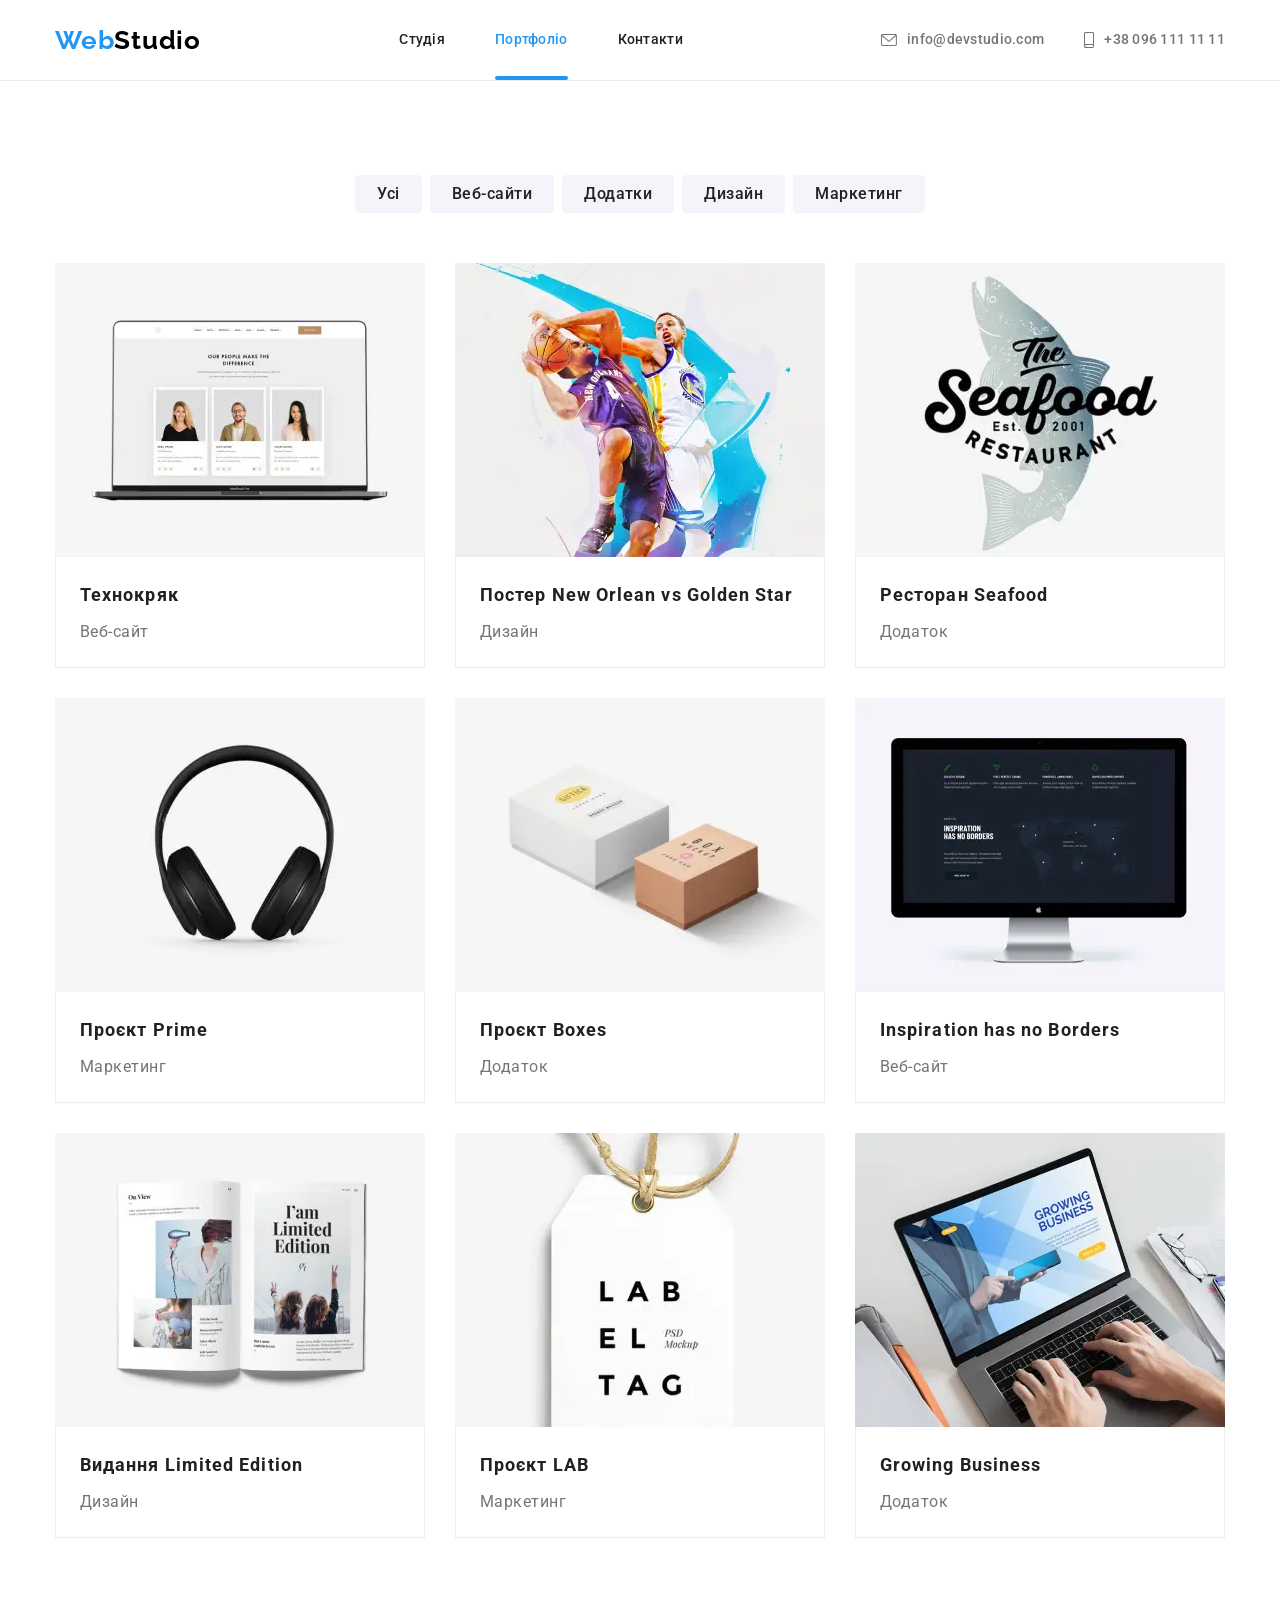
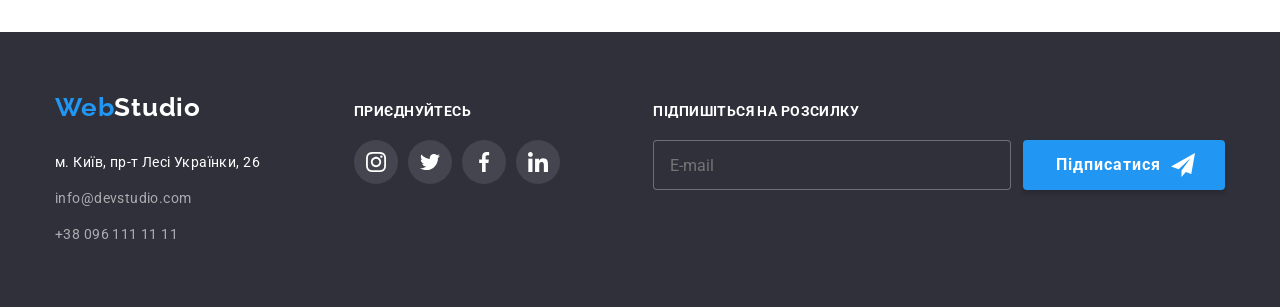
==== commit 9e9b3487: "upd 14.01" ====
--- a/portfolio.html
+++ b/portfolio.html
@@ -81,7 +81,7 @@
               >
             </li>
             <li class="mobile-menu__item">
-              <a class="mobile-menu__link link" href="./portfolio.html"
+              <a class="mobile-menu__link link active" href="./portfolio.html"
                 >Портфоліо</a
               >
             </li>
@@ -127,7 +127,7 @@
       </div>
     </header>
 
-    <main class="portfolio">
+    <main>
       <section class="section">
         <div class="container">
           <h1 class="visual-hidden">Портфоліо</h1>
@@ -158,11 +158,29 @@
                   <picture>
                     <source 
                       srcset="./images/portfolio-1.webp 1x, ./images/portfolio-1@2x.webp 2x" 
-                        type="image/webp" />
-                    <source 
-                      srcset="./images/portfolio-1.jpg 1x, ./images/portfolio-1@2x.jpg 2x"/>
-  
-                      <img src="./images/portfolio-1.jpg" alt="Технокряк"/>
+                      media="(min-width: 1200px)"
+                      type="image/webp" />
+                    <source 
+                      srcset="./images/portfolio-1.jpg 1x, ./images/portfolio-1@2x.jpg 2x"
+                      media="(min-width: 1200px)"/>
+
+                    <source 
+                      srcset="./images/portfolio-tablet-1.webp 1x, ./images/portfolio-tablet-1@2x.webp 2x" 
+                      media="(min-width: 768px)"
+                      type="image/webp" />
+                    <source 
+                      srcset="./images/portfolio-tablet-1.jpg 1x, ./images/portfolio-tablet-1@2x.jpg 2x"
+                      media="(min-width: 768px)"/>  
+                      
+                    <source 
+                      srcset="./images/portfolio-mobile-1.webp 1x, ./images/portfolio-mobile-1@2x.webp 2x" 
+                      media="(max-width: 767px)"
+                      type="image/webp" />
+                    <source 
+                      srcset="./images/portfolio-mobile-1.jpg 1x, ./images/portfolio-mobile-1@2x.jpg 2x"
+                      media="(max-width: 767px)"/>
+
+                      <img src="./images/portfolio-1.jpg" alt="Технокряк"/> 
                   </picture> 
                   
                   <div class="portfolio-list__overlay">
@@ -183,10 +201,28 @@
                   <picture>
                     <source 
                       srcset="./images/portfolio-2.webp 1x, ./images/portfolio-2@2x.webp 2x" 
-                        type="image/webp" />
-                    <source 
-                      srcset="./images/portfolio-2.jpg 1x, ./images/portfolio-2@2x.jpg 2x"/>
-  
+                      media="(min-width: 1200px)"
+                      type="image/webp" />
+                    <source 
+                      srcset="./images/portfolio-2.jpg 1x, ./images/portfolio-2@2x.jpg 2x"
+                      media="(min-width: 1200px)"/>
+
+                    <source 
+                      srcset="./images/portfolio-tablet-2.webp 1x, ./images/portfolio-tablet-2@2x.webp 2x" 
+                      media="(min-width: 768px)"
+                      type="image/webp" />
+                    <source 
+                      srcset="./images/portfolio-tablet-2.jpg 1x, ./images/portfolio-tablet-2@2x.jpg 2x"
+                      media="(min-width: 768px)"/>
+
+                    <source 
+                      srcset="./images/portfolio-mobile-2.webp 1x, ./images/portfolio-mobile-2@2x.webp 2x" 
+                      media="(max-width: 767px)"
+                      type="image/webp" />
+                    <source 
+                      srcset="./images/portfolio-mobile-2.jpg 1x, ./images/portfolio-mobile-2@2x.jpg 2x"
+                      media="(max-width: 767px)"/>
+
                       <img src="./images/portfolio-2.jpg" alt="Постер New Orlean vs Golden Star"/>
                   </picture> 
                   
@@ -210,9 +246,26 @@
                   <picture>
                     <source 
                       srcset="./images/portfolio-3.webp 1x, ./images/portfolio-3@2x.webp 2x" 
-                        type="image/webp" />
-                    <source 
-                      srcset="./images/portfolio-3.jpg 1x, ./images/portfolio-3@2x.jpg 2x"/>
+                      media="(min-width: 1200px)"
+                      type="image/webp" />
+                    <source 
+                      srcset="./images/portfolio-3.jpg 1x, ./images/portfolio-3@2x.jpg 2x"
+                      media="(min-width: 1200px)"/>
+                    <source 
+                      srcset="./images/portfolio-tablet-3.webp 1x, ./images/portfolio-tablet-3@2x.webp 2x" 
+                      media="(min-width: 768px)"
+                      type="image/webp" />
+                    <source 
+                      srcset="./images/portfolio-tablet-3.jpg 1x, ./images/portfolio-tablet-3@2x.jpg 2x"
+                      media="(min-width: 768px)"/>
+
+                    <source 
+                      srcset="./images/portfolio-mobile-3.webp 1x, ./images/portfolio-mobile-3@2x.webp 2x" 
+                      media="(max-width: 767px)"
+                      type="image/webp" />
+                    <source 
+                      srcset="./images/portfolio-mobile-3.jpg 1x, ./images/portfolio-mobile-3@2x.jpg 2x"
+                      media="(max-width: 767px)"/>
   
                       <img src="./images/portfolio-3.jpg" alt="Ресторан Seafood"/>
                   </picture>                                     
@@ -233,10 +286,29 @@
                 <div class="portfolio-thumb">
                   <picture>
                     <source 
-                      srcset="./images/portfolio-4.webp 1x, ./images/portfolio-4@2x.webp 2x" 
-                        type="image/webp" />
-                    <source 
-                      srcset="./images/portfolio-4.jpg 1x, ./images/portfolio-4@2x.jpg 2x"/>
+                      srcset="./images/portfolio-4.webp 1x, ./images/portfolio-4@2x.webp 2x"
+                      media="(min-width: 1200px)"
+                      type="image/webp" />
+                    <source 
+                      srcset="./images/portfolio-4.jpg 1x, ./images/portfolio-4@2x.jpg 2x"
+                      media="(min-width: 1200px)"/>
+
+                    <source 
+                      srcset="./images/portfolio-tablet-4.webp 1x, ./images/portfolio-tablet-4@2x.webp 2x"
+                      media="(min-width: 768px)"
+                      type="image/webp" />
+                    <source 
+                      srcset="./images/portfolio-tablet-4.jpg 1x, ./images/portfolio-tablet-4@2x.jpg 2x"
+                      media="(min-width: 768px)"/>
+
+                    <source 
+                      srcset="./images/portfolio-mobile-4.webp 1x, ./images/portfolio-mobile-4@2x.webp 2x" 
+                      media="(max-width: 767px)"
+                      type="image/webp" />
+                    <source 
+                      srcset="./images/portfolio-mobile-4.jpg 1x, ./images/portfolio-mobile-4@2x.jpg 2x"
+                      media="(max-width: 767px)"/>
+
   
                       <img src="./images/portfolio-4.jpg" alt="Проєкт Prime"/>
                   </picture>                  
@@ -258,9 +330,27 @@
                   <picture>
                     <source 
                       srcset="./images/portfolio-5.webp 1x, ./images/portfolio-5@2x.webp 2x" 
-                        type="image/webp" />
-                    <source 
-                      srcset="./images/portfolio-5.jpg 1x, ./images/portfolio-5@2x.jpg 2x"/>
+                      media="(min-width: 1200px)"
+                      type="image/webp" />
+                    <source 
+                      srcset="./images/portfolio-tablet-5.jpg 1x, ./images/portfolio-tablet-5@2x.jpg 2x"
+                      media="(min-width: 1200px)"/>
+
+                    <source 
+                      srcset="./images/portfolio-tablet-5.webp 1x, ./images/portfolio-tablet-5@2x.webp 2x" 
+                      media="(min-width: 768px)"
+                      type="image/webp" />
+                    <source 
+                      srcset="./images/portfolio-5.jpg 1x, ./images/portfolio-5@2x.jpg 2x"
+                      media="(min-width: 768px)"/>
+
+                    <source 
+                      srcset="./images/portfolio-mobile-5.webp 1x, ./images/portfolio-mobile-5@2x.webp 2x" 
+                      media="(max-width: 767px)"
+                      type="image/webp" />
+                    <source 
+                      srcset="./images/portfolio-mobile-5.jpg 1x, ./images/portfolio-mobile-5@2x.jpg 2x"
+                      media="(max-width: 767px)"/>
   
                       <img src="./images/portfolio-5.jpg" alt="Проєкт Boxes"/>
                   </picture> 
@@ -282,10 +372,28 @@
                 <div class="portfolio-thumb">
                   <picture>
                     <source 
-                      srcset="./images/portfolio-6.webp 1x, ./images/portfolio-6@2x.webp 2x" 
-                        type="image/webp" />
-                    <source 
-                      srcset="./images/portfolio-6.jpg 1x, ./images/portfolio-6@2x.jpg 2x"/>
+                      srcset="./images/portfolio-6.webp 1x, ./images/portfolio-6@2x.webp 2x"
+                      media="(min-width: 1200px)" 
+                      type="image/webp" />
+                    <source 
+                      srcset="./images/portfolio-6.jpg 1x, ./images/portfolio-6@2x.jpg 2x"
+                      media="(min-width: 1200px)"/>
+
+                    <source 
+                      srcset="./images/portfolio-tablet-6.webp 1x, ./images/portfolio-tablet-6@2x.webp 2x"
+                      media="(min-width: 768px)" 
+                      type="image/webp" />
+                    <source 
+                      srcset="./images/portfolio-tablet-6.jpg 1x, ./images/portfolio-tablet-6@2x.jpg 2x"
+                      media="(min-width: 768px)"/>
+
+                    <source 
+                      srcset="./images/portfolio-mobile-6.webp 1x, ./images/portfolio-mobile-6@2x.webp 2x" 
+                      media="(max-width: 767px)"
+                      type="image/webp" />
+                    <source 
+                      srcset="./images/portfolio-mobile-6.jpg 1x, ./images/portfolio-mobile-6@2x.jpg 2x"
+                      media="(max-width: 767px)"/>
   
                       <img src="./images/portfolio-6.jpg" alt="Inspiration has no Borders"/>
                   </picture> 
@@ -308,9 +416,27 @@
                   <picture>
                     <source 
                       srcset="./images/portfolio-7.webp 1x, ./images/portfolio-7@2x.webp 2x" 
-                        type="image/webp" />
-                    <source 
-                      srcset="./images/portfolio-7.jpg 1x, ./images/portfolio-7@2x.jpg 2x"/>
+                      media="(min-width: 1200px)"
+                      type="image/webp" />
+                    <source 
+                      srcset="./images/portfolio-7.jpg 1x, ./images/portfolio-7@2x.jpg 2x"
+                      media="(min-width: 1200px)"/>
+
+                    <source 
+                      srcset="./images/portfolio-tablet-7.webp 1x, ./images/portfolio-tablet-7@2x.webp 2x" 
+                      media="(min-width: 768px)"
+                      type="image/webp" />
+                    <source 
+                      srcset="./images/portfolio-tablet-7.jpg 1x, ./images/portfolio-tablet-7@2x.jpg 2x"
+                      media="(min-width: 768px)"/>
+
+                    <source 
+                      srcset="./images/portfolio-mobile-7.webp 1x, ./images/portfolio-mobile-7@2x.webp 2x" 
+                      media="(max-width: 767px)"
+                      type="image/webp" />
+                    <source 
+                      srcset="./images/portfolio-mobile-7.jpg 1x, ./images/portfolio-mobile-7@2x.jpg 2x"
+                      media="(max-width: 767px)"/>
   
                       <img src="./images/portfolio-7.jpg" alt="Видання Limited Edition"/>
                   </picture> 
@@ -333,9 +459,28 @@
                   <picture>
                     <source 
                       srcset="./images/portfolio-8.webp 1x, ./images/portfolio-8@2x.webp 2x" 
-                        type="image/webp" />
-                    <source 
-                      srcset="./images/portfolio-8.jpg 1x, ./images/portfolio-8@2x.jpg 2x"/>  
+                      media="(min-width: 1200px)"
+                      type="image/webp" />
+                    <source 
+                      srcset="./images/portfolio-8.jpg 1x, ./images/portfolio-8@2x.jpg 2x"
+                      media="(min-width: 1200px)"/> 
+
+                    <source 
+                      srcset="./images/portfolio-tablet-8.webp 1x, ./images/portfolio-tablet-8@2x.webp 2x" 
+                      media="(min-width: 768px)"
+                      type="image/webp" />
+                    <source 
+                      srcset="./images/portfolio-tablet-8.jpg 1x, ./images/portfolio-tablet-8@2x.jpg 2x"
+                      media="(min-width: 768px)"/>  
+
+                    <source 
+                      srcset="./images/portfolio-mobile-8.webp 1x, ./images/portfolio-mobile-8@2x.webp 2x" 
+                      media="(max-width: 767px)"
+                      type="image/webp" />
+                    <source 
+                      srcset="./images/portfolio-mobile-8.jpg 1x, ./images/portfolio-mobile-8@2x.jpg 2x"
+                      media="(max-width: 767px)"/>
+
                     <img src="./images/portfolio-8.jpg" alt="Проєкт LAB"/>
                   </picture> 
                   
@@ -357,9 +502,27 @@
                   <picture>
                     <source 
                       srcset="./images/portfolio-9.webp 1x, ./images/portfolio-9@2x.webp 2x" 
-                        type="image/webp" />
-                    <source 
-                      srcset="./images/portfolio-9.jpg 1x, ./images/portfolio-9@2x.jpg 2x"/>
+                      media="(min-width: 1200px)"
+                      type="image/webp" />
+                    <source 
+                      srcset="./images/portfolio-9.jpg 1x, ./images/portfolio-9@2x.jpg 2x"
+                      media="(min-width: 1200px)"/>
+
+                    <source 
+                      srcset="./images/portfolio-tablet-9.webp 1x, ./images/portfolio-tablet-9@2x.webp 2x" 
+                      media="(min-width: 768px)"
+                      type="image/webp" />
+                    <source 
+                      srcset="./images/portfolio-tablet-9.jpg 1x, ./images/portfolio-tablet-9@2x.jpg 2x"
+                      media="(min-width: 768px)"/>
+
+                    <source 
+                      srcset="./images/portfolio-mobile-9.webp 1x, ./images/portfolio-mobile-9@2x.webp 2x" 
+                      media="(max-width: 767px)"
+                      type="image/webp" />
+                    <source 
+                      srcset="./images/portfolio-mobile-9.jpg 1x, ./images/portfolio-mobile-9@2x.jpg 2x"
+                      media="(max-width: 767px)"/>
   
                     <img src="./images/portfolio-9.jpg" alt="Growing Business"/>
                   </picture>                   
@@ -381,7 +544,7 @@
     </main>
 
     <footer class="footer">
-       <div class="container footer-container">
+      <div class="container footer-container">
         <div class="footer-contacts">
           <a class="logo link footer__logo" href="./index.html"
             ><span class="logo__prefix">Web</span>Studio</a
@@ -398,6 +561,7 @@
             >
           </address>
         </div>
+        
         <div class="footer-social">
           <p class="footer-social__title">приєднуйтесь</p>
           <ul class="social-icon list">
@@ -446,6 +610,7 @@
         </form>
       </div>
     </footer>
+
     <script src="./js/menu.js"></script>
     <script src="./js/mobile-menu.js"></script>
   </body>
--- a/css/main.min.css
+++ b/css/main.min.css
@@ -1 +1 @@
-:root{--primary-font-family: "Roboto", sans-serif;--secondary-font-family: "Raleway", sans-serif;--primary-text-color: #757575;--secondary-text-color: #212121;--white-color: #ffffff;--primary-lite-color: #f5f4fa;--secondary-lite-color: #f5f5f5;--third-lite-color: rgba(255, 255, 255, 0.6);--primary-dark-color: #000000;--secondary-dark-color: #2f303a;--primary-decor-color: #2196f3;--secondary-decor-color: #188ce8;--primary-border-color: #ececec;--secondary-border-color: #eeeeee;--icon-color: #afb1b8}.visual-hidden{position:absolute;width:1px;height:1px;margin:-1px;border:0;padding:0;white-space:nowrap;-webkit-clip-path:inset(100%);clip-path:inset(100%);overflow:hidden}body{background-color:var(--white-color);font-family:var(--primary-font-family);color:var(--primary-text-color)}h1,h2,h3,h4,h5,h6,p{margin-top:0;margin-bottom:0}ul,ol{margin-top:0;margin-bottom:0;padding-left:0}img{display:block}.link{text-decoration:none}.list{list-style:none}.second__title{font-weight:700;font-size:36px;line-height:1.17;letter-spacing:.03em;text-align:center;color:var(--secondary-text-color)}.section{padding-top:60px;padding-bottom:60px}@media screen and (min-width: 1200px){.section{padding-top:94px;padding-bottom:94px}}.container{padding-left:15px;padding-right:15px}@media screen and (min-width: 480px){.container{width:480px;margin-left:auto;margin-right:auto}}@media screen and (min-width: 768px){.container{width:768px}}@media screen and (min-width: 1200px){.container{width:1200px}}.primary-btn{height:50px;padding-left:24px;padding-right:24px;font-weight:700;font-size:16px;line-height:1.88;letter-spacing:.06em;cursor:pointer;border-color:rgba(0,0,0,0);border-radius:4px;-webkit-box-shadow:0px 4px 4px rgba(0,0,0,.15);box-shadow:0px 4px 4px rgba(0,0,0,.15);background-color:var(--primary-decor-color);color:var(--white-color);-webkit-transition:background-color 250ms cubic-bezier(0.4, 0, 0.2, 1);transition:background-color 250ms cubic-bezier(0.4, 0, 0.2, 1)}.primary-btn:hover,.primary-btn:focus{outline:none;background-color:var(--secondary-decor-color)}.header{border-bottom:1px solid var(--primary-border-color)}.header__container{display:-webkit-box;display:-ms-flexbox;display:flex;-webkit-box-align:center;-ms-flex-align:center;align-items:center;-webkit-box-pack:justify;-ms-flex-pack:justify;justify-content:space-between;min-height:60px}.logo{display:block;font-family:var(--secondary-font-family);font-weight:700;font-size:24px;line-height:1.17;letter-spacing:.03em;color:var(--primary-dark-color)}.logo__prefix{color:var(--primary-decor-color)}.footer__logo{margin-bottom:28px;color:var(--white-color)}@media screen and (max-width: 767px){.nav-list{display:none}.menu__open-btn{background-color:rgba(0,0,0,0);border:none;padding:0;margin-left:auto;line-height:0;fill:var(--secondary-text-color)}.menu__open-btn:hover,.menu__open-btn:focus{fill:var(--primary-decor-color)}}@media screen and (min-width: 768px){.nav{display:-webkit-box;display:-ms-flexbox;display:flex;-webkit-box-align:center;-ms-flex-align:center;align-items:center}.nav-list{display:-webkit-box;display:-ms-flexbox;display:flex}.nav-list__link{display:block;font-weight:500;font-size:14px;line-height:1.14;letter-spacing:.02em;padding-top:32px;padding-bottom:32px;color:var(--secondary-text-color);-webkit-transition:color 250ms cubic-bezier(0.4, 0, 0.2, 1);transition:color 250ms cubic-bezier(0.4, 0, 0.2, 1)}.nav-list__link:hover,.nav-list__link:focus{color:var(--primary-decor-color)}.nav-list__item:not(:last-child){margin-right:50px}.menu__open-btn{display:none}.mobile-menu{display:none}}.active-page{position:relative;color:var(--primary-decor-color)}.active-page::after{position:absolute;bottom:0;display:block;content:"";width:100%;height:4px;background:var(--primary-decor-color);border-radius:2px}@media screen and (max-width: 767px){.mobile-menu{position:absolute;top:0;right:0;width:100%;height:100vh;overflow:auto;opacity:0;visibility:hidden;pointer-events:none;background-color:#fff;z-index:999;-webkit-transition:opacity 250ms cubic-bezier(0.4, 0, 0.2, 1),visibility 250ms cubic-bezier(0.4, 0, 0.2, 1);transition:opacity 250ms cubic-bezier(0.4, 0, 0.2, 1),visibility 250ms cubic-bezier(0.4, 0, 0.2, 1)}.mobile-menu.is-open{opacity:1;visibility:visible;pointer-events:auto}.menu__close-btn{position:absolute;top:21px;right:25px;background-color:rgba(0,0,0,0);padding:0;border:none;line-height:0;-webkit-transition:fill 250ms cubic-bezier(0.4, 0, 0.2, 1);transition:fill 250ms cubic-bezier(0.4, 0, 0.2, 1)}.menu__close-btn:hover,.menu__close-btn:focus{fill:#2196f3}.mobile-menu__container{position:relative;padding:48px 40px}.mobile-menu__list{margin-bottom:306px}.mobile-menu__item{margin-bottom:32px}.mobile-menu__link{font-weight:500;font-size:40px;line-height:1.18;letter-spacing:.02em;color:#212121}.mobile-menu__link:hover,.mobile-menu__link:focus{color:#2196f3}.menu-contscts__item:not(:last-child){margin-bottom:32px}.menu-contscts__item:last-child{margin-bottom:64px}.phone.menu-contacts__link{font-weight:500;font-size:34px;line-height:1.18;letter-spacing:.02em;color:#2196f3}.mail.menu-contacts__link{font-weight:500;font-size:24px;line-height:1.17;letter-spacing:.02em;color:#757575}.menu-social__list{display:-webkit-box;display:-ms-flexbox;display:flex}.menu-social__item:not(:last-child)::after{content:"";margin-right:10px;margin-left:10px;width:22px;height:0px;border:1px solid rgba(33,33,33,.2);-webkit-transform:rotate(90deg);transform:rotate(90deg)}.menu-social__link{font-weight:500;font-size:18px;line-height:1.22;letter-spacing:.02em;color:#2196f3}}@media screen and (max-width: 767px){.contacts{display:none}}@media screen and (min-width: 768px){.contscts__item:not(:last-child){margin-bottom:10px}.contacts__link{display:-webkit-box;display:-ms-flexbox;display:flex;-webkit-box-align:center;-ms-flex-align:center;align-items:center;font-weight:500;font-size:14px;line-height:1.14;letter-spacing:.02em;color:var(--primary-text-color);-webkit-transition:color 250ms cubic-bezier(0.4, 0, 0.2, 1);transition:color 250ms cubic-bezier(0.4, 0, 0.2, 1)}.contacts__link:hover,.contacts__link:focus{color:var(--primary-decor-color)}.contacts__icon{margin-right:10px;fill:var(--primary-text-color);-webkit-transition:fill 250ms cubic-bezier(0.4, 0, 0.2, 1);transition:fill 250ms cubic-bezier(0.4, 0, 0.2, 1)}.contacts__link:hover .contacts__icon,.contacts__link:focus .contacts__icon{fill:var(--primary-decor-color)}}@media screen and (min-width: 1200px){.contacts{display:-webkit-box;display:-ms-flexbox;display:flex}.contscts__item:not(:last-child){margin-right:40px;margin-bottom:0}}.hero{background-image:-webkit-gradient(linear, left top, left bottom, from(rgba(47, 48, 58, 0.4)), to(rgba(47, 48, 58, 0.4))),url(../../images/hero-mobile.jpg);background-image:linear-gradient(rgba(47, 48, 58, 0.4), rgba(47, 48, 58, 0.4)),url(../../images/hero-mobile.jpg);background-size:cover;background-color:var(--secondary-dark-color);max-width:480px;padding-top:118px;padding-bottom:118px;margin-left:auto;margin-right:auto}@media(min-devixe-pixel-ratio: 2),(min-resolurion: 192dpi),(-webkit-min-device-pixel-ratio: 2),(min-resolution: 2dppx){.hero{background-image:-webkit-gradient(linear, left top, left bottom, from(rgba(47, 48, 58, 0.4)), to(rgba(47, 48, 58, 0.4))),url(../../images/hero-mobile@2x.jpg);background-image:linear-gradient(rgba(47, 48, 58, 0.4), rgba(47, 48, 58, 0.4)),url(../../images/hero-mobile@2x.jpg)}}@media screen and (min-width: 768px){.hero{background-image:-webkit-gradient(linear, left top, left bottom, from(rgba(47, 48, 58, 0.4)), to(rgba(47, 48, 58, 0.4))),url(../../images/hero-tablet.jpg);background-image:linear-gradient(rgba(47, 48, 58, 0.4), rgba(47, 48, 58, 0.4)),url(../../images/hero-tablet.jpg);max-width:768px}}@media screen and (min-width: 768px)and (min-devixe-pixel-ratio: 2),screen and (min-width: 768px)and (min-resolurion: 192dpi),screen and (min-width: 768px)and (-webkit-min-device-pixel-ratio: 2),screen and (min-width: 768px)and (min-resolution: 2dppx){.hero{background-image:-webkit-gradient(linear, left top, left bottom, from(rgba(47, 48, 58, 0.4)), to(rgba(47, 48, 58, 0.4))),url(../../images/hero-tablet@2x.jpg);background-image:linear-gradient(rgba(47, 48, 58, 0.4), rgba(47, 48, 58, 0.4)),url(../../images/hero-tablet@2x.jpg)}}@media screen and (min-width: 1200px){.hero{background-image:-webkit-gradient(linear, left top, left bottom, from(rgba(47, 48, 58, 0.4)), to(rgba(47, 48, 58, 0.4))),url(../../images/hero.jpg);background-image:linear-gradient(rgba(47, 48, 58, 0.4), rgba(47, 48, 58, 0.4)),url(../../images/hero.jpg);max-width:1200px}}@media screen and (min-width: 1200px)and (min-devixe-pixel-ratio: 2),screen and (min-width: 1200px)and (min-resolurion: 192dpi),screen and (min-width: 1200px)and (-webkit-min-device-pixel-ratio: 2),screen and (min-width: 1200px)and (min-resolution: 2dppx){.hero{background-image:-webkit-gradient(linear, left top, left bottom, from(rgba(47, 48, 58, 0.4)), to(rgba(47, 48, 58, 0.4))),url(../../images/hero@2x.jpg);background-image:linear-gradient(rgba(47, 48, 58, 0.4), rgba(47, 48, 58, 0.4)),url(../../images/hero@2x.jpg)}}.hero__title{font-weight:900;font-size:26px;line-height:1.62;text-align:center;letter-spacing:.06em;text-transform:uppercase;max-width:360px;margin-bottom:30px;margin-left:auto;margin-right:auto;color:var(--white-color)}@media screen and (min-width: 1200px){.hero__title{font-weight:900;font-size:44px;line-height:1.36;letter-spacing:.06em;text-transform:uppercase;max-width:696px;margin-bottom:30px;text-align:center;margin-left:auto;margin-right:auto;color:var(--white-color)}}.hero__btn{display:block;margin-left:auto;margin-right:auto}.preference-list__icon-wrapper{display:-webkit-box;display:-ms-flexbox;display:flex;-webkit-box-pack:center;-ms-flex-pack:center;justify-content:center;-webkit-box-align:center;-ms-flex-align:center;align-items:center;max-width:450px;height:120px;background-color:#f5f4fa;margin-bottom:30px}.preference-list__icon{height:70px;width:70px}.preference-list__title{font-weight:700;font-size:14px;line-height:1.14;letter-spacing:.03em;text-transform:uppercase;margin-bottom:10px;text-align:center;color:var(--secondary-text-color)}.preference-list__description{font-size:14px;line-height:1.71;letter-spacing:.03em}.preference-list__description:not(:last-child){margin-bottom:30px}@media screen and (min-width: 768px){.preference-list{display:-webkit-box;display:-ms-flexbox;display:flex;-ms-flex-wrap:wrap;flex-wrap:wrap;margin-left:-30px;margin-top:-30px}.preference-list__item{-ms-flex-preferred-size:calc((100% - 60px)/2);flex-basis:calc((100% - 60px)/2);margin-left:30px;margin-top:30px}.preference-list__icon-wrapper{width:354px}.preference-list__title{text-align:left}}@media screen and (min-width: 1200px){.preference-list__icon-wrapper{width:270px}.preference-list__item{-ms-flex-preferred-size:calc((100% - 120px)/4);flex-basis:calc((100% - 120px)/4)}}.about{display:none}@media screen and (min-width: 1200px){.about{display:block;padding-top:0}.about-list{display:-webkit-box;display:-ms-flexbox;display:flex;-ms-flex-wrap:wrap;flex-wrap:wrap;margin-left:-30px;margin-top:-30px}.about-list__item{-ms-flex-preferred-size:calc((100% - 90px)/3);flex-basis:calc((100% - 90px)/3);margin-left:30px;margin-top:30px}.about-list__wrapper{position:relative}.about-list__title-wrapper{position:absolute;bottom:0;width:100%;padding-top:27px;padding-bottom:27px;font-weight:700;font-size:14px;line-height:1.14;text-align:center;text-transform:uppercase;letter-spacing:.03em;color:var(--white-color);background:rgba(47,48,58,.8)}}.team{background-color:var(--primary-lite-color)}.team-list__item{max-width:450px;margin-top:30px;-webkit-box-shadow:0px 1px 3px rgba(0,0,0,.12),0px 1px 1px rgba(0,0,0,.14),0px 2px 1px rgba(0,0,0,.2);box-shadow:0px 1px 3px rgba(0,0,0,.12),0px 1px 1px rgba(0,0,0,.14),0px 2px 1px rgba(0,0,0,.2);border-radius:0px 0px 4px 4px}.team-list__item img{width:100%}.team-list__content-wrapper{padding-top:30px;padding-bottom:24px;text-align:center;background:var(--white-color)}.team-list__title{font-weight:500;font-size:16px;line-height:1.19;letter-spacing:.03em;margin-bottom:10px;color:var(--secondary-text-color)}.team-list__description{font-size:16px;line-height:1.19;letter-spacing:.03em;margin-bottom:16px}@media screen and (min-width: 768px){.team__title{padding-bottom:30px}.team-list{display:-webkit-box;display:-ms-flexbox;display:flex;-ms-flex-wrap:wrap;flex-wrap:wrap;margin-left:-30px;margin-top:-30px}.team-list__item{-ms-flex-preferred-size:calc((100% - 60px)/2);flex-basis:calc((100% - 60px)/2);margin-left:30px;margin-top:30px;-webkit-box-shadow:0px 1px 3px rgba(0,0,0,.12),0px 1px 1px rgba(0,0,0,.14),0px 2px 1px rgba(0,0,0,.2);box-shadow:0px 1px 3px rgba(0,0,0,.12),0px 1px 1px rgba(0,0,0,.14),0px 2px 1px rgba(0,0,0,.2);border-radius:0px 0px 4px 4px}}@media screen and (min-width: 1200px){.team-list__item{-ms-flex-preferred-size:calc((100% - 120px)/4);flex-basis:calc((100% - 120px)/4)}.team-list__content-wrapper{padding-bottom:30px}}.social-icon{display:-webkit-box;display:-ms-flexbox;display:flex;-webkit-box-pack:center;-ms-flex-pack:center;justify-content:center}.social-icon__item:not(:last-child){margin-right:10px}.social-icon__link{display:-webkit-box;display:-ms-flexbox;display:flex;-webkit-box-align:center;-ms-flex-align:center;align-items:center;-webkit-box-pack:center;-ms-flex-pack:center;justify-content:center;width:44px;height:44px;border-radius:50%;-webkit-transition:background-color 250ms cubic-bezier(0.4, 0, 0.2, 1);transition:background-color 250ms cubic-bezier(0.4, 0, 0.2, 1)}.social-icon__link:hover,.social-icon__link:focus{background-color:var(--primary-decor-color)}.social-icon__img{fill:var(--icon-color);-webkit-transition:fill 250ms cubic-bezier(0.4, 0, 0.2, 1);transition:fill 250ms cubic-bezier(0.4, 0, 0.2, 1)}.social-icon__link:hover .social-icon__img,.social-icon__link:focus .social-icon__img{fill:var(--white-color)}.social-icon__link_theme_dark{background:rgba(255,255,255,.1)}.social-icon__img_theme_dark{fill:var(--white-color)}.twitter-icon{width:44px;height:44px}.instagram-icon,.facebook-icon,.linkedin-icon{width:20px;height:20px}.clients-list{display:-webkit-box;display:-ms-flexbox;display:flex;-ms-flex-wrap:wrap;flex-wrap:wrap;margin-left:-30px;margin-top:-30px}.clients__title{margin-bottom:30px;font-size:28px;line-height:1.18}.clients-list__item{-ms-flex-preferred-size:calc((100% - 60px)/2);flex-basis:calc((100% - 60px)/2);margin-left:30px;margin-top:30px}.clients-list__link{display:-webkit-box;display:-ms-flexbox;display:flex;-webkit-box-align:center;-ms-flex-align:center;align-items:center;-webkit-box-pack:center;-ms-flex-pack:center;justify-content:center;height:92px;width:210px;border:1px solid #afb1b8;border-radius:4px;-webkit-transition:border-color 250ms cubic-bezier(0.4, 0, 0.2, 1);transition:border-color 250ms cubic-bezier(0.4, 0, 0.2, 1)}.clients-list__link:hover,.clients-list__link:focus{border-color:#2196f3}.clients-list__img{height:60px;width:106px;fill:var(--icon-color);-webkit-transition:fill 250ms cubic-bezier(0.4, 0, 0.2, 1);transition:fill 250ms cubic-bezier(0.4, 0, 0.2, 1)}.clients-list__link:hover .clients-list__img,.clients-list__link:focus .clients-list__img{fill:var(--primary-decor-color)}@media screen and (min-width: 768px){.clients-list__item{-ms-flex-preferred-size:calc((100% - 90px)/3);flex-basis:calc((100% - 90px)/3)}.clients-list__link{height:92px;width:226px}}@media screen and (min-width: 1200px){.clients-list__item{-ms-flex-preferred-size:calc((100% - 180px)/6);flex-basis:calc((100% - 180px)/6)}.clients-list__link{height:92px;width:170px}}.portfolio-filter{display:-webkit-box;display:-ms-flexbox;display:flex;-ms-flex-wrap:wrap;flex-wrap:wrap;margin-bottom:40px}.portfolio-filter__item:not(:last-child){margin-right:8px}.portfolio-filter__item:nth-child(3){margin-right:120px}.portfolio-filter__item:nth-child(n+4){margin-top:15px}.portfolio-filter__btn{border:none;cursor:pointer;font-weight:500;font-size:16px;line-height:1.63;text-align:center;letter-spacing:.03em;padding:6px 22px;border-radius:4px;color:var(--secondary-text-color);background-color:var(--primary-lite-color);-webkit-transition:background-color 250ms cubic-bezier(0.4, 0, 0.2, 1),color 250ms cubic-bezier(0.4, 0, 0.2, 1),-webkit-box-shadow 250ms cubic-bezier(0.4, 0, 0.2, 1);transition:background-color 250ms cubic-bezier(0.4, 0, 0.2, 1),color 250ms cubic-bezier(0.4, 0, 0.2, 1),-webkit-box-shadow 250ms cubic-bezier(0.4, 0, 0.2, 1);transition:background-color 250ms cubic-bezier(0.4, 0, 0.2, 1),color 250ms cubic-bezier(0.4, 0, 0.2, 1),box-shadow 250ms cubic-bezier(0.4, 0, 0.2, 1);transition:background-color 250ms cubic-bezier(0.4, 0, 0.2, 1),color 250ms cubic-bezier(0.4, 0, 0.2, 1),box-shadow 250ms cubic-bezier(0.4, 0, 0.2, 1),-webkit-box-shadow 250ms cubic-bezier(0.4, 0, 0.2, 1)}.portfolio-filter__btn:hover,.portfolio-filter__btn:focus{background-color:var(--primary-decor-color);color:var(--white-color);-webkit-box-shadow:0px 3px 1px rgba(0,0,0,.1),0px 1px 2px rgba(0,0,0,.08),0px 2px 2px rgba(0,0,0,.12);box-shadow:0px 3px 1px rgba(0,0,0,.1),0px 1px 2px rgba(0,0,0,.08),0px 2px 2px rgba(0,0,0,.12)}.portfolio-list{margin-top:-30px}.portfolio-list__item{margin-top:30px}.portfolio-list__link{display:block;-webkit-transition:-webkit-box-shadow 250ms cubic-bezier(0.4, 0, 0.2, 1);transition:-webkit-box-shadow 250ms cubic-bezier(0.4, 0, 0.2, 1);transition:box-shadow 250ms cubic-bezier(0.4, 0, 0.2, 1);transition:box-shadow 250ms cubic-bezier(0.4, 0, 0.2, 1), -webkit-box-shadow 250ms cubic-bezier(0.4, 0, 0.2, 1)}.portfolio-list__link:hover{-webkit-box-shadow:0px 1px 1px rgba(0,0,0,.12),0px 4px 4px rgba(0,0,0,.06),1px 4px 6px rgba(0,0,0,.16);box-shadow:0px 1px 1px rgba(0,0,0,.12),0px 4px 4px rgba(0,0,0,.06),1px 4px 6px rgba(0,0,0,.16)}.portfolio-thumb{position:relative;overflow:hidden;z-index:99}.portfolio-list__overlay{position:absolute;height:100%;width:100%;top:0;left:0;padding:63px 24px;font-weight:400;font-size:18px;line-height:1.56;letter-spacing:.03em;color:#fff;background:rgba(33,150,243,.9);-webkit-transform:translateY(100%);transform:translateY(100%);-webkit-transition:-webkit-transform 250ms cubic-bezier(0.4, 0, 0.2, 1);transition:-webkit-transform 250ms cubic-bezier(0.4, 0, 0.2, 1);transition:transform 250ms cubic-bezier(0.4, 0, 0.2, 1);transition:transform 250ms cubic-bezier(0.4, 0, 0.2, 1), -webkit-transform 250ms cubic-bezier(0.4, 0, 0.2, 1)}.portfolio-list__link:hover .portfolio-list__overlay{-webkit-transform:translateY(0);transform:translateY(0)}.portfolio-wrapper{padding:20px 24px 20px 24px;border:1px solid var(--secondary-border-color);border-top:0}.portfolio-list__title{font-weight:700;font-size:18px;line-height:2;letter-spacing:.06em;margin-bottom:4px;color:var(--secondary-text-color)}.portfolio-list__type{font-size:16px;line-height:1.88;letter-spacing:.03em;color:var(--primary-text-color)}@media screen and (min-width: 768px){.portfolio-filter{-webkit-box-pack:center;-ms-flex-pack:center;justify-content:center}.portfolio-filter__item:nth-child(3){margin-right:8px}.portfolio-filter__item:nth-child(n+4){margin-top:0}.portfolio-list{display:-webkit-box;display:-ms-flexbox;display:flex;-ms-flex-wrap:wrap;flex-wrap:wrap;margin-left:-30px}.portfolio-list__item{max-width:354px;-ms-flex-preferred-size:calc((100% - 60px)/2);flex-basis:calc((100% - 60px)/2);margin-left:30px}}@media screen and (min-width: 1200px){.portfolio-list__item{-ms-flex-preferred-size:calc((100% - 90px)/3);flex-basis:calc((100% - 90px)/3)}}.footer{background-color:var(--secondary-dark-color);padding-top:60px;padding-bottom:60px}.footer-container{text-align:center}.footer-address{display:-webkit-box;display:-ms-flexbox;display:flex;-webkit-box-orient:vertical;-webkit-box-direction:normal;-ms-flex-direction:column;flex-direction:column;font-style:normal;font-size:14px;line-height:1.71;letter-spacing:.03em;color:var(--white-color)}.footer-address__link{margin-top:12px;color:var(--third-lite-color)}.footer-social{margin-top:60px}.footer-social__title{font-weight:700;font-size:14px;line-height:1.14;letter-spacing:.03em;text-transform:uppercase;margin-bottom:20px;color:var(--white-color)}.subscribe-form__title{font-weight:700;font-size:14px;line-height:1.14;letter-spacing:.03em;text-transform:uppercase;color:var(--white-color);margin-bottom:20px}.subscribe-form{margin-top:60px}.subscribe-form__input{display:block;height:50px;width:450px;border:1px solid rgba(255,255,255,.3);border-radius:4px;color:rgba(255,255,255,.6);background:#2f303a;margin-bottom:20px}.subscribe-form__btn{position:relative;padding-left:31px;padding-right:62px;text-align:left}.subscribe-form__icon{position:absolute;width:24px;height:24px;top:50%;right:28px;-webkit-transform:translateY(-50%);transform:translateY(-50%)}@media screen and (min-width: 768px){.footer-container{display:-webkit-box;display:-ms-flexbox;display:flex;-webkit-box-align:baseline;-ms-flex-align:baseline;align-items:baseline;-ms-flex-wrap:wrap;flex-wrap:wrap;-webkit-box-pack:center;-ms-flex-pack:center;justify-content:center}.footer-contacts{margin-right:165px}.footer-social{margin-top:0}.subscribe-form{margin-left:auto;margin-right:auto}}@media screen and (min-width: 1200px){.footer-container{text-align:left}.footer-contacts{margin-right:94px}.subscribe-form{margin-top:0;margin-right:0}.subscribe-form-thumb{display:-webkit-box;display:-ms-flexbox;display:flex}.subscribe-form__input{width:358px;margin-right:12px;padding-left:16px}}.backdrop{position:fixed;top:0;left:0;height:100vh;width:100vw;opacity:1;background-color:rgba(0,0,0,.5);-webkit-transition:opacity 500ms cubic-bezier(0.4, 0, 0.2, 1),visibility 500ms cubic-bezier(0.4, 0, 0.2, 1);transition:opacity 500ms cubic-bezier(0.4, 0, 0.2, 1),visibility 500ms cubic-bezier(0.4, 0, 0.2, 1)}.backdrop.is-hidden{opacity:0;visibility:hidden;pointer-events:none}.modal{position:absolute;width:450px;padding:40px;top:50%;left:50%;-webkit-transform:translate(-50%, -50%);transform:translate(-50%, -50%);background-color:#fff;opacity:1;-webkit-box-shadow:0px 1px 3px rgba(0,0,0,.12),0px 1px 1px rgba(0,0,0,.14),0px 2px 1px rgba(0,0,0,.2);box-shadow:0px 1px 3px rgba(0,0,0,.12),0px 1px 1px rgba(0,0,0,.14),0px 2px 1px rgba(0,0,0,.2);border-radius:4px;-webkit-transition:opacity 500ms cubic-bezier(0.4, 0, 0.2, 1),-webkit-transform 500ms cubic-bezier(0.4, 0, 0.2, 1);transition:opacity 500ms cubic-bezier(0.4, 0, 0.2, 1),-webkit-transform 500ms cubic-bezier(0.4, 0, 0.2, 1);transition:transform 500ms cubic-bezier(0.4, 0, 0.2, 1),opacity 500ms cubic-bezier(0.4, 0, 0.2, 1);transition:transform 500ms cubic-bezier(0.4, 0, 0.2, 1),opacity 500ms cubic-bezier(0.4, 0, 0.2, 1),-webkit-transform 500ms cubic-bezier(0.4, 0, 0.2, 1)}.is-hidden .modal{-webkit-transform:translate(-50%, -50%) scale(0.7);transform:translate(-50%, -50%) scale(0.7);opacity:0}@media screen and (min-width: 1200px){.modal{width:528px}}.modal__close_btn{position:absolute;top:8px;right:8px;height:30px;width:30px;padding:0;display:-webkit-box;display:-ms-flexbox;display:flex;-webkit-box-align:center;-ms-flex-align:center;align-items:center;-webkit-box-pack:center;-ms-flex-pack:center;justify-content:center;cursor:pointer;background-color:rgba(0,0,0,0);border:1px solid rgba(0,0,0,.1);border-radius:50%;-webkit-transition:fill 250ms cubic-bezier(0.4, 0, 0.2, 1);transition:fill 250ms cubic-bezier(0.4, 0, 0.2, 1)}.modal__close_btn:hover,.modal__close_btn:focus{fill:var(--secondary-decor-color)}.person-form__title{margin-bottom:30px;font-weight:700;font-size:20px;line-height:1.5;text-align:center;letter-spacing:.03em;color:var(--secondary-text-color)}@media screen and (min-width: 1200px){.person-form__title{margin-bottom:12px;line-height:1.15}}.person-form__text{display:block;font-weight:400;font-size:12px;line-height:1.17;letter-spacing:.01em}.input-wrapper{position:relative;display:block;height:40px;padding:0;margin-top:4px;margin-bottom:10px}.person-form__input{width:100%;height:100%;padding:0;padding-left:42px;border:1px solid rgba(33,33,33,.2);border-radius:4px;outline:none;-webkit-transition:border-color 250ms cubic-bezier(0.4, 0, 0.2, 1);transition:border-color 250ms cubic-bezier(0.4, 0, 0.2, 1)}.person-form__input:focus{border-color:var(--secondary-decor-color)}.person-form__icon{position:absolute;top:50%;left:15px;padding:0;-webkit-transform:translateY(-50%);transform:translateY(-50%);-webkit-transition:fill 250ms cubic-bezier(0.4, 0, 0.2, 1);transition:fill 250ms cubic-bezier(0.4, 0, 0.2, 1)}.person-form__input:focus+.person-form__icon{fill:var(--secondary-decor-color)}.person-form__message{width:100%;height:120px;padding:12px 16px;margin-top:4px;margin-bottom:20px;border:1px solid rgba(33,33,33,.2);border-radius:4px;resize:none;outline:none;-webkit-transition:border-color 250ms cubic-bezier(0.4, 0, 0.2, 1);transition:border-color 250ms cubic-bezier(0.4, 0, 0.2, 1)}.person-form__message:focus{border-color:var(--secondary-decor-color)}.person-form__message::-webkit-input-placeholder{font-weight:400;font-size:12px;line-height:1.17;letter-spacing:.01em;color:rgba(117,117,117,.5)}.person-form__message::-moz-placeholder{font-weight:400;font-size:12px;line-height:1.17;letter-spacing:.01em;color:rgba(117,117,117,.5)}.person-form__message:-ms-input-placeholder{font-weight:400;font-size:12px;line-height:1.17;letter-spacing:.01em;color:rgba(117,117,117,.5)}.person-form__message::-ms-input-placeholder{font-weight:400;font-size:12px;line-height:1.17;letter-spacing:.01em;color:rgba(117,117,117,.5)}.person-form__message::placeholder{font-weight:400;font-size:12px;line-height:1.17;letter-spacing:.01em;color:rgba(117,117,117,.5)}.person-checkbox__text{font-weight:400;font-size:12px;line-height:1.17;letter-spacing:.03em}.person-checkbox__text>.person-checkbox__link{color:var(--primary-decor-color)}.person-checkbox__label{display:-webkit-box;display:-ms-flexbox;display:flex;-webkit-box-align:center;-ms-flex-align:center;align-items:center;-webkit-box-pack:center;-ms-flex-pack:center;justify-content:center}.person-checkbox__label::before{display:inline-block;height:15px;width:16px;margin-right:7px;outline:1px solid #212121;cursor:pointer;content:""}.person-checkbox__input:focus+.person-checkbox__label::before{outline:1px solid #188ce8}.person-checkbox__input:checked+.person-checkbox__label::before{outline:none;background-image:url("../images/check.svg")}.person-form__btn{display:block;margin-left:auto;margin-right:auto;margin-top:30px;padding-left:52px;padding-right:52px}/*# sourceMappingURL=main.min.css.map */+:root{--primary-font-family: "Roboto", sans-serif;--secondary-font-family: "Raleway", sans-serif;--primary-text-color: #757575;--secondary-text-color: #212121;--white-color: #ffffff;--primary-lite-color: #f5f4fa;--secondary-lite-color: #f5f5f5;--third-lite-color: rgba(255, 255, 255, 0.6);--primary-dark-color: #000000;--secondary-dark-color: #2f303a;--primary-decor-color: #2196f3;--secondary-decor-color: #188ce8;--primary-border-color: #ececec;--secondary-border-color: #eeeeee;--icon-color: #afb1b8}.visual-hidden{position:absolute;width:1px;height:1px;margin:-1px;border:0;padding:0;white-space:nowrap;-webkit-clip-path:inset(100%);clip-path:inset(100%);overflow:hidden}body{background-color:var(--white-color);font-family:var(--primary-font-family);color:var(--primary-text-color)}h1,h2,h3,h4,h5,h6,p{margin-top:0;margin-bottom:0}ul,ol{margin-top:0;margin-bottom:0;padding-left:0}img{display:block}.link{text-decoration:none}.list{list-style:none}.second__title{font-weight:700;font-size:36px;line-height:1.17;letter-spacing:.03em;text-align:center;color:var(--secondary-text-color)}.section{padding-top:60px;padding-bottom:60px}@media screen and (min-width: 1200px){.section{padding-top:94px;padding-bottom:94px}}.container{padding-left:15px;padding-right:15px}@media screen and (min-width: 480px){.container{width:480px;margin-left:auto;margin-right:auto}}@media screen and (min-width: 768px){.container{width:768px}}@media screen and (min-width: 1200px){.container{width:1200px;padding-left:15px;padding-right:15px}}@media screen and (min-width: 1600px){.container{width:1600px;padding-left:215px;padding-right:215px}}.primary-btn{height:50px;padding-left:24px;padding-right:24px;font-weight:700;font-size:16px;line-height:1.88;letter-spacing:.06em;cursor:pointer;border-color:rgba(0,0,0,0);border-radius:4px;-webkit-box-shadow:0px 4px 4px rgba(0,0,0,.15);box-shadow:0px 4px 4px rgba(0,0,0,.15);background-color:var(--primary-decor-color);color:var(--white-color);-webkit-transition:background-color 250ms cubic-bezier(0.4, 0, 0.2, 1);transition:background-color 250ms cubic-bezier(0.4, 0, 0.2, 1)}.primary-btn:hover,.primary-btn:focus{outline:none;background-color:var(--secondary-decor-color)}.header{border-bottom:1px solid var(--primary-border-color)}.header__container{display:-webkit-box;display:-ms-flexbox;display:flex;-webkit-box-align:center;-ms-flex-align:center;align-items:center;-webkit-box-pack:justify;-ms-flex-pack:justify;justify-content:space-between;min-height:60px}.logo{display:block;font-family:var(--secondary-font-family);font-weight:700;font-size:24px;line-height:1.17;letter-spacing:.03em;color:var(--primary-dark-color)}.logo__prefix{color:var(--primary-decor-color)}.footer__logo{margin-bottom:28px;color:var(--white-color)}@media screen and (min-width: 1200px){.logo{font-size:26px;line-height:1.19}}.nav-list{display:none}.menu__open-btn{background-color:rgba(0,0,0,0);border:none;padding:0;margin-left:auto;line-height:0;fill:var(--secondary-text-color)}.menu__open-btn:hover,.menu__open-btn:focus{fill:var(--primary-decor-color)}@media screen and (min-width: 768px){.nav{display:-webkit-box;display:-ms-flexbox;display:flex;-webkit-box-align:center;-ms-flex-align:center;align-items:center}.nav-list{display:-webkit-box;display:-ms-flexbox;display:flex}.nav-list__link{display:block;font-weight:500;font-size:14px;line-height:1.14;letter-spacing:.02em;padding-top:32px;padding-bottom:32px;color:var(--secondary-text-color);-webkit-transition:color 250ms cubic-bezier(0.4, 0, 0.2, 1);transition:color 250ms cubic-bezier(0.4, 0, 0.2, 1)}.nav-list__link:hover,.nav-list__link:focus{color:var(--primary-decor-color)}.nav-list__item:not(:last-child){margin-right:50px}.menu__open-btn{display:none}.mobile-menu{display:none}}.active-page{position:relative;color:var(--primary-decor-color)}.active-page::after{position:absolute;bottom:0;display:block;content:"";width:100%;height:4px;background:var(--primary-decor-color);border-radius:2px}.mobile-menu{position:absolute;top:0;right:0;width:100vw;height:100vh;overflow:auto;opacity:0;visibility:hidden;pointer-events:none;background-color:#fff;z-index:999;-webkit-transition:opacity 250ms cubic-bezier(0.4, 0, 0.2, 1),visibility 250ms cubic-bezier(0.4, 0, 0.2, 1);transition:opacity 250ms cubic-bezier(0.4, 0, 0.2, 1),visibility 250ms cubic-bezier(0.4, 0, 0.2, 1)}.mobile-menu.is-open{opacity:1;visibility:visible;pointer-events:auto}.menu__close-btn{position:absolute;top:21px;right:25px;background-color:rgba(0,0,0,0);padding:0;border:none;line-height:0;-webkit-transition:fill 250ms cubic-bezier(0.4, 0, 0.2, 1);transition:fill 250ms cubic-bezier(0.4, 0, 0.2, 1)}.menu__close-btn:hover,.menu__close-btn:focus{fill:#2196f3}.mobile-menu__container{position:relative;padding:48px 40px}.mobile-menu__list{margin-bottom:306px}.mobile-menu__item{margin-bottom:32px}.mobile-menu__link{font-weight:500;font-size:40px;line-height:1.18;letter-spacing:.02em;color:#212121}.mobile-menu__link:hover,.mobile-menu__link:focus{color:#2196f3}.menu-contscts__item:not(:last-child){margin-bottom:32px}.menu-contscts__item:last-child{margin-bottom:64px}.phone.menu-contacts__link{font-weight:500;font-size:26px;line-height:1.18;letter-spacing:.02em;color:#2196f3}.mail.menu-contacts__link{font-weight:500;font-size:24px;line-height:1.17;letter-spacing:.02em;color:#757575}.menu-social__list{display:-webkit-box;display:-ms-flexbox;display:flex}.menu-social__item:not(:last-child)::after{content:"";margin-right:10px;margin-left:10px;width:22px;height:0px;border:1px solid rgba(33,33,33,.2);-webkit-transform:rotate(90deg);transform:rotate(90deg)}.menu-social__link{font-weight:500;font-size:12px;line-height:1.22;letter-spacing:.02em;color:#2196f3}.mobile-menu__link.active{color:#2196f3}@media screen and (min-width: 480px){.phone.menu-contacts__link{font-size:34px}.menu-social__link{font-size:18px}}.contacts{display:none}@media screen and (min-width: 768px){.contacts{display:block}.contscts__item:not(:last-child){margin-bottom:10px}.contacts__link{display:-webkit-box;display:-ms-flexbox;display:flex;-webkit-box-align:center;-ms-flex-align:center;align-items:center;font-weight:500;font-size:14px;line-height:1.14;letter-spacing:.02em;color:var(--primary-text-color);-webkit-transition:color 250ms cubic-bezier(0.4, 0, 0.2, 1);transition:color 250ms cubic-bezier(0.4, 0, 0.2, 1)}.contacts__link:hover,.contacts__link:focus{color:var(--primary-decor-color)}.contacts__icon{margin-right:10px;fill:var(--primary-text-color);-webkit-transition:fill 250ms cubic-bezier(0.4, 0, 0.2, 1);transition:fill 250ms cubic-bezier(0.4, 0, 0.2, 1)}.contacts__link:hover .contacts__icon,.contacts__link:focus .contacts__icon{fill:var(--primary-decor-color)}}@media screen and (min-width: 1200px){.contacts{display:-webkit-box;display:-ms-flexbox;display:flex}.contscts__item:not(:last-child){margin-right:40px;margin-bottom:0}}.hero{background-image:-webkit-gradient(linear, left top, left bottom, from(rgba(47, 48, 58, 0.4)), to(rgba(47, 48, 58, 0.4))),url(../images/hero-mobile.jpg);background-image:linear-gradient(rgba(47, 48, 58, 0.4), rgba(47, 48, 58, 0.4)),url(../images/hero-mobile.jpg);background-size:cover;background-color:var(--secondary-dark-color);max-width:480px;padding-top:118px;padding-bottom:118px;margin-left:auto;margin-right:auto}.hero__title{font-weight:900;font-size:24px;line-height:1.62;text-align:center;letter-spacing:.06em;text-transform:uppercase;max-width:360px;margin-bottom:30px;margin-left:auto;margin-right:auto;color:var(--white-color)}.hero__btn{display:block;margin-left:auto;margin-right:auto}@media(min-devixe-pixel-ratio: 2),(min-resolurion: 192dpi),(-webkit-min-device-pixel-ratio: 2),(min-resolution: 2dppx){.hero{background-image:-webkit-gradient(linear, left top, left bottom, from(rgba(47, 48, 58, 0.4)), to(rgba(47, 48, 58, 0.4))),url(../images/hero-mobile@2x.jpg);background-image:linear-gradient(rgba(47, 48, 58, 0.4), rgba(47, 48, 58, 0.4)),url(../images/hero-mobile@2x.jpg)}}@media screen and (min-width: 480px){.hero__title{font-size:26px}}@media screen and (min-width: 768px){.hero{background-image:-webkit-gradient(linear, left top, left bottom, from(rgba(47, 48, 58, 0.4)), to(rgba(47, 48, 58, 0.4))),url(../images/hero-tablet.jpg);background-image:linear-gradient(rgba(47, 48, 58, 0.4), rgba(47, 48, 58, 0.4)),url(../images/hero-tablet.jpg);max-width:768px}}@media screen and (min-width: 768px)and (min-devixe-pixel-ratio: 2),screen and (min-width: 768px)and (min-resolurion: 192dpi),screen and (min-width: 768px)and (-webkit-min-device-pixel-ratio: 2),screen and (min-width: 768px)and (min-resolution: 2dppx){.hero{background-image:-webkit-gradient(linear, left top, left bottom, from(rgba(47, 48, 58, 0.4)), to(rgba(47, 48, 58, 0.4))),url(../images/hero-tablet@2x.jpg);background-image:linear-gradient(rgba(47, 48, 58, 0.4), rgba(47, 48, 58, 0.4)),url(../images/hero-tablet@2x.jpg)}}@media screen and (min-width: 1200px){.hero{background-image:-webkit-gradient(linear, left top, left bottom, from(rgba(47, 48, 58, 0.4)), to(rgba(47, 48, 58, 0.4))),url(../images/hero.jpg);background-image:linear-gradient(rgba(47, 48, 58, 0.4), rgba(47, 48, 58, 0.4)),url(../images/hero.jpg);max-width:1600px}.hero__title{font-weight:900;font-size:44px;line-height:1.36;letter-spacing:.06em;text-transform:uppercase;max-width:696px;margin-bottom:30px;text-align:center;margin-left:auto;margin-right:auto;color:var(--white-color)}}@media screen and (min-width: 1200px)and (min-devixe-pixel-ratio: 2),screen and (min-width: 1200px)and (min-resolurion: 192dpi),screen and (min-width: 1200px)and (-webkit-min-device-pixel-ratio: 2),screen and (min-width: 1200px)and (min-resolution: 2dppx){.hero{background-image:-webkit-gradient(linear, left top, left bottom, from(rgba(47, 48, 58, 0.4)), to(rgba(47, 48, 58, 0.4))),url(../images/hero@2x.jpg);background-image:linear-gradient(rgba(47, 48, 58, 0.4), rgba(47, 48, 58, 0.4)),url(../images/hero@2x.jpg)}}.preference-list{margin-top:-30px}.preference-list__item{margin-top:30px}.preference-list__icon-wrapper{display:-webkit-box;display:-ms-flexbox;display:flex;-webkit-box-pack:center;-ms-flex-pack:center;justify-content:center;-webkit-box-align:center;-ms-flex-align:center;align-items:center;max-width:450px;height:120px;background-color:#f5f4fa;margin-bottom:30px}.preference-list__icon{height:70px;width:70px}.preference-list__title{font-weight:700;font-size:14px;line-height:1.14;letter-spacing:.03em;text-transform:uppercase;margin-bottom:10px;text-align:center;color:var(--secondary-text-color)}.preference-list__description{font-size:12px;line-height:1.71;letter-spacing:.03em}.preference-list__description:not(:last-child){margin-bottom:30px}@media screen and (min-width: 768px){.preference-list{display:-webkit-box;display:-ms-flexbox;display:flex;-ms-flex-wrap:wrap;flex-wrap:wrap;margin-left:-30px}.preference-list__item{-ms-flex-preferred-size:calc((100% - 60px)/2);flex-basis:calc((100% - 60px)/2);margin-left:30px}.preference-list__icon-wrapper{width:354px}.preference-list__title{text-align:left}.preference-list__description{font-size:14px}}@media screen and (min-width: 1200px){.preference-list__icon-wrapper{width:270px}.preference-list__item{-ms-flex-preferred-size:calc((100% - 120px)/4);flex-basis:calc((100% - 120px)/4)}}.about{display:none}@media screen and (min-width: 1200px){.about{display:block;padding-top:0}.about__title{margin-bottom:50px}.about-list{display:-webkit-box;display:-ms-flexbox;display:flex;-ms-flex-wrap:wrap;flex-wrap:wrap;margin-left:-30px}.about-list__item{-ms-flex-preferred-size:calc((100% - 90px)/3);flex-basis:calc((100% - 90px)/3);margin-left:30px}.about-list__wrapper{position:relative}.about-list__title-wrapper{position:absolute;bottom:0;width:100%;padding-top:27px;padding-bottom:27px;font-weight:700;font-size:14px;line-height:1.14;text-align:center;text-transform:uppercase;letter-spacing:.03em;color:var(--white-color);background:rgba(47,48,58,.8)}}.team{background-color:var(--primary-lite-color)}.team-list__item{max-width:450px;margin-top:30px;-webkit-box-shadow:0px 1px 3px rgba(0,0,0,.12),0px 1px 1px rgba(0,0,0,.14),0px 2px 1px rgba(0,0,0,.2);box-shadow:0px 1px 3px rgba(0,0,0,.12),0px 1px 1px rgba(0,0,0,.14),0px 2px 1px rgba(0,0,0,.2);border-radius:0px 0px 4px 4px}.team-list__item img{width:100%}.team-list__content-wrapper{padding-top:30px;padding-bottom:24px;text-align:center;background:var(--white-color)}.team-list__title{font-weight:500;font-size:16px;line-height:1.19;letter-spacing:.03em;margin-bottom:10px;color:var(--secondary-text-color)}.team-list__description{font-size:16px;line-height:1.19;letter-spacing:.03em;margin-bottom:16px}@media screen and (min-width: 768px){.team__title{padding-bottom:30px}.team-list{display:-webkit-box;display:-ms-flexbox;display:flex;-ms-flex-wrap:wrap;flex-wrap:wrap;margin-left:-30px;margin-top:-30px}.team-list__item{-ms-flex-preferred-size:calc((100% - 60px)/2);flex-basis:calc((100% - 60px)/2);margin-left:30px;margin-top:30px;-webkit-box-shadow:0px 1px 3px rgba(0,0,0,.12),0px 1px 1px rgba(0,0,0,.14),0px 2px 1px rgba(0,0,0,.2);box-shadow:0px 1px 3px rgba(0,0,0,.12),0px 1px 1px rgba(0,0,0,.14),0px 2px 1px rgba(0,0,0,.2);border-radius:0px 0px 4px 4px}}@media screen and (min-width: 1200px){.team-list__item{-ms-flex-preferred-size:calc((100% - 120px)/4);flex-basis:calc((100% - 120px)/4)}.team-list__content-wrapper{padding-bottom:30px}}.social-icon{display:-webkit-box;display:-ms-flexbox;display:flex;-webkit-box-pack:center;-ms-flex-pack:center;justify-content:center}.social-icon__item:not(:last-child){margin-right:10px}.social-icon__link{display:-webkit-box;display:-ms-flexbox;display:flex;-webkit-box-align:center;-ms-flex-align:center;align-items:center;-webkit-box-pack:center;-ms-flex-pack:center;justify-content:center;width:44px;height:44px;border-radius:50%;-webkit-transition:background-color 250ms cubic-bezier(0.4, 0, 0.2, 1);transition:background-color 250ms cubic-bezier(0.4, 0, 0.2, 1)}.social-icon__link:hover,.social-icon__link:focus{background-color:var(--primary-decor-color)}.social-icon__img{fill:var(--icon-color);-webkit-transition:fill 250ms cubic-bezier(0.4, 0, 0.2, 1);transition:fill 250ms cubic-bezier(0.4, 0, 0.2, 1)}.social-icon__link:hover .social-icon__img,.social-icon__link:focus .social-icon__img{fill:var(--white-color)}.social-icon__link_theme_dark{background:rgba(255,255,255,.1)}.social-icon__img_theme_dark{fill:var(--white-color)}.twitter-icon{width:44px;height:44px}.instagram-icon,.facebook-icon,.linkedin-icon{width:20px;height:20px}.clients__title{font-size:28px;line-height:1.18}.clients-list__item{width:210px;margin-left:auto;margin-right:auto;margin-top:30px}.clients-list__link{display:-webkit-box;display:-ms-flexbox;display:flex;-webkit-box-align:center;-ms-flex-align:center;align-items:center;-webkit-box-pack:center;-ms-flex-pack:center;justify-content:center;height:92px;width:210px;border:1px solid #afb1b8;border-radius:4px;-webkit-transition:border-color 250ms cubic-bezier(0.4, 0, 0.2, 1);transition:border-color 250ms cubic-bezier(0.4, 0, 0.2, 1)}.clients-list__link:hover,.clients-list__link:focus{border-color:#2196f3}.clients-list__img{height:60px;width:106px;fill:var(--icon-color);-webkit-transition:fill 250ms cubic-bezier(0.4, 0, 0.2, 1);transition:fill 250ms cubic-bezier(0.4, 0, 0.2, 1)}.clients-list__link:hover .clients-list__img,.clients-list__link:focus .clients-list__img{fill:var(--primary-decor-color)}@media screen and (min-width: 480px){.clients-list{display:-webkit-box;display:-ms-flexbox;display:flex;-ms-flex-wrap:wrap;flex-wrap:wrap;margin-left:-30px}.clients-list__item{-ms-flex-preferred-size:calc((100% - 60px)/2);flex-basis:calc((100% - 60px)/2);margin-left:30px;margin-right:0}}@media screen and (min-width: 768px){.clients-list__item{-ms-flex-preferred-size:calc((100% - 90px)/3);flex-basis:calc((100% - 90px)/3)}.clients-list__link{height:92px;width:226px}}@media screen and (min-width: 1200px){.clients-list__item{-ms-flex-preferred-size:calc((100% - 180px)/6);flex-basis:calc((100% - 180px)/6)}.clients-list__link{height:92px;width:170px}}.portfolio-filter{display:-webkit-box;display:-ms-flexbox;display:flex;-ms-flex-wrap:wrap;flex-wrap:wrap;margin-bottom:40px;margin-top:-15px}.portfolio-filter__item{margin-top:15px}.portfolio-filter__item:not(:last-child){margin-right:8px}.portfolio-filter__btn{border:none;cursor:pointer;font-weight:500;font-size:12px;line-height:1.63;text-align:center;letter-spacing:.03em;padding:6px 22px;border-radius:4px;color:var(--secondary-text-color);background-color:var(--primary-lite-color);-webkit-transition:background-color 250ms cubic-bezier(0.4, 0, 0.2, 1),color 250ms cubic-bezier(0.4, 0, 0.2, 1),-webkit-box-shadow 250ms cubic-bezier(0.4, 0, 0.2, 1);transition:background-color 250ms cubic-bezier(0.4, 0, 0.2, 1),color 250ms cubic-bezier(0.4, 0, 0.2, 1),-webkit-box-shadow 250ms cubic-bezier(0.4, 0, 0.2, 1);transition:background-color 250ms cubic-bezier(0.4, 0, 0.2, 1),color 250ms cubic-bezier(0.4, 0, 0.2, 1),box-shadow 250ms cubic-bezier(0.4, 0, 0.2, 1);transition:background-color 250ms cubic-bezier(0.4, 0, 0.2, 1),color 250ms cubic-bezier(0.4, 0, 0.2, 1),box-shadow 250ms cubic-bezier(0.4, 0, 0.2, 1),-webkit-box-shadow 250ms cubic-bezier(0.4, 0, 0.2, 1)}.portfolio-filter__btn:hover,.portfolio-filter__btn:focus{background-color:var(--primary-decor-color);color:var(--white-color);-webkit-box-shadow:0px 3px 1px rgba(0,0,0,.1),0px 1px 2px rgba(0,0,0,.08),0px 2px 2px rgba(0,0,0,.12);box-shadow:0px 3px 1px rgba(0,0,0,.1),0px 1px 2px rgba(0,0,0,.08),0px 2px 2px rgba(0,0,0,.12)}.portfolio-list{display:block;margin-left:auto;margin-right:auto}.portfolio-list__item{margin-top:30px}.portfolio-list__link{display:block;-webkit-transition:-webkit-box-shadow 250ms cubic-bezier(0.4, 0, 0.2, 1);transition:-webkit-box-shadow 250ms cubic-bezier(0.4, 0, 0.2, 1);transition:box-shadow 250ms cubic-bezier(0.4, 0, 0.2, 1);transition:box-shadow 250ms cubic-bezier(0.4, 0, 0.2, 1), -webkit-box-shadow 250ms cubic-bezier(0.4, 0, 0.2, 1)}.portfolio-list__link:hover{-webkit-box-shadow:0px 1px 1px rgba(0,0,0,.12),0px 4px 4px rgba(0,0,0,.06),1px 4px 6px rgba(0,0,0,.16);box-shadow:0px 1px 1px rgba(0,0,0,.12),0px 4px 4px rgba(0,0,0,.06),1px 4px 6px rgba(0,0,0,.16)}.portfolio-thumb{max-width:450px;position:relative;overflow:hidden;z-index:99}.portfolio-thumb img{width:100%}.portfolio-list__overlay{position:absolute;height:100%;width:100%;top:0;left:0;padding:63px 24px;font-weight:400;font-size:18px;line-height:1.56;letter-spacing:.03em;color:#fff;background:rgba(33,150,243,.9);-webkit-transform:translateY(100%);transform:translateY(100%);-webkit-transition:-webkit-transform 250ms cubic-bezier(0.4, 0, 0.2, 1);transition:-webkit-transform 250ms cubic-bezier(0.4, 0, 0.2, 1);transition:transform 250ms cubic-bezier(0.4, 0, 0.2, 1);transition:transform 250ms cubic-bezier(0.4, 0, 0.2, 1), -webkit-transform 250ms cubic-bezier(0.4, 0, 0.2, 1)}.portfolio-list__link:hover .portfolio-list__overlay{-webkit-transform:translateY(0);transform:translateY(0)}.portfolio-wrapper{height:calc(100% - 294px);padding:20px 24px 20px 24px;border:1px solid var(--secondary-border-color);border-top:0}.portfolio-list__title{font-weight:700;font-size:18px;line-height:2;letter-spacing:.06em;margin-bottom:4px;color:var(--secondary-text-color)}.portfolio-list__type{font-size:16px;line-height:1.88;letter-spacing:.03em;color:var(--primary-text-color)}@media screen and (min-width: 480px){.portfolio-filter__btn{font-size:16px}}@media screen and (min-width: 768px){.portfolio-filter{-webkit-box-pack:center;-ms-flex-pack:center;justify-content:center;margin-bottom:30px;margin-top:0}.portfolio-filter__item{margin-top:0%}.portfolio-list{display:-webkit-box;display:-ms-flexbox;display:flex;-ms-flex-wrap:wrap;flex-wrap:wrap;margin-left:-30px;margin-top:-30px}.portfolio-list__item{max-width:354px;-ms-flex-preferred-size:calc((100% - 60px)/2);flex-basis:calc((100% - 60px)/2);margin-left:30px;margin-top:30px}}@media screen and (min-width: 1200px){.portfolio-filter{margin-bottom:50px}.portfolio-list__item{max-width:370px;-ms-flex-preferred-size:calc((100% - 90px)/3);flex-basis:calc((100% - 90px)/3)}}.footer{background-color:var(--secondary-dark-color);padding-top:60px;padding-bottom:60px}.footer-container{text-align:center}.footer-address{display:-webkit-box;display:-ms-flexbox;display:flex;-webkit-box-orient:vertical;-webkit-box-direction:normal;-ms-flex-direction:column;flex-direction:column;font-style:normal;font-size:14px;line-height:1.71;letter-spacing:.03em;color:var(--white-color)}.footer-address__link{margin-top:12px;color:var(--third-lite-color)}.footer-social{margin-top:60px}.footer-social__title{font-weight:700;font-size:14px;line-height:1.14;letter-spacing:.03em;text-transform:uppercase;margin-bottom:20px;color:var(--white-color)}.subscribe-form__title{font-weight:700;font-size:14px;line-height:1.14;letter-spacing:.03em;text-transform:uppercase;color:var(--white-color);margin-bottom:20px}.subscribe-form{margin-top:60px}.subscribe-form__input{display:block;height:50px;width:100%;padding-left:16px;border:1px solid rgba(255,255,255,.3);border-radius:4px;color:rgba(255,255,255,.6);background:#2f303a;margin-bottom:20px}.subscribe-form__btn{position:relative;padding-left:31px;padding-right:62px;text-align:left}.subscribe-form__icon{position:absolute;width:24px;height:24px;top:50%;right:28px;-webkit-transform:translateY(-50%);transform:translateY(-50%)}@media screen and (min-width: 768px){.footer-container{display:-webkit-box;display:-ms-flexbox;display:flex;-webkit-box-align:baseline;-ms-flex-align:baseline;align-items:baseline;-ms-flex-wrap:wrap;flex-wrap:wrap;-webkit-box-pack:center;-ms-flex-pack:center;justify-content:center}.footer-contacts{margin-right:165px}.footer-social{margin-top:0}.subscribe-form{margin-left:auto;margin-right:auto}.subscribe-form__input{width:450px}}@media screen and (min-width: 1200px){.footer-container{text-align:left}.footer-contacts{margin-right:94px}.subscribe-form{margin-top:0;margin-right:0}.subscribe-form-thumb{display:-webkit-box;display:-ms-flexbox;display:flex}.subscribe-form__input{width:358px;margin-right:12px;padding-left:16px}}.backdrop{position:fixed;top:0;left:0;height:100vh;width:100vw;opacity:1;background-color:rgba(0,0,0,.5);-webkit-transition:opacity 500ms cubic-bezier(0.4, 0, 0.2, 1),visibility 500ms cubic-bezier(0.4, 0, 0.2, 1);transition:opacity 500ms cubic-bezier(0.4, 0, 0.2, 1),visibility 500ms cubic-bezier(0.4, 0, 0.2, 1)}.backdrop.is-hidden{opacity:0;visibility:hidden;pointer-events:none}.modal{position:absolute;width:450px;padding:40px;top:50%;left:50%;-webkit-transform:translate(-50%, -50%);transform:translate(-50%, -50%);background-color:#fff;opacity:1;-webkit-box-shadow:0px 1px 3px rgba(0,0,0,.12),0px 1px 1px rgba(0,0,0,.14),0px 2px 1px rgba(0,0,0,.2);box-shadow:0px 1px 3px rgba(0,0,0,.12),0px 1px 1px rgba(0,0,0,.14),0px 2px 1px rgba(0,0,0,.2);border-radius:4px;-webkit-transition:opacity 500ms cubic-bezier(0.4, 0, 0.2, 1),-webkit-transform 500ms cubic-bezier(0.4, 0, 0.2, 1);transition:opacity 500ms cubic-bezier(0.4, 0, 0.2, 1),-webkit-transform 500ms cubic-bezier(0.4, 0, 0.2, 1);transition:transform 500ms cubic-bezier(0.4, 0, 0.2, 1),opacity 500ms cubic-bezier(0.4, 0, 0.2, 1);transition:transform 500ms cubic-bezier(0.4, 0, 0.2, 1),opacity 500ms cubic-bezier(0.4, 0, 0.2, 1),-webkit-transform 500ms cubic-bezier(0.4, 0, 0.2, 1)}.is-hidden .modal{-webkit-transform:translate(-50%, -50%) scale(0.7);transform:translate(-50%, -50%) scale(0.7);opacity:0}@media screen and (min-width: 1200px){.modal{width:528px}}.modal__close_btn{position:absolute;top:8px;right:8px;height:30px;width:30px;padding:0;display:-webkit-box;display:-ms-flexbox;display:flex;-webkit-box-align:center;-ms-flex-align:center;align-items:center;-webkit-box-pack:center;-ms-flex-pack:center;justify-content:center;cursor:pointer;background-color:rgba(0,0,0,0);border:1px solid rgba(0,0,0,.1);border-radius:50%;-webkit-transition:fill 250ms cubic-bezier(0.4, 0, 0.2, 1);transition:fill 250ms cubic-bezier(0.4, 0, 0.2, 1)}.modal__close_btn:hover,.modal__close_btn:focus{fill:var(--secondary-decor-color)}.person-form__title{margin-bottom:30px;font-weight:700;font-size:20px;line-height:1.5;text-align:center;letter-spacing:.03em;color:var(--secondary-text-color)}@media screen and (min-width: 1200px){.person-form__title{margin-bottom:12px;line-height:1.15}}.person-form__text{display:block;font-weight:400;font-size:12px;line-height:1.17;letter-spacing:.01em}.input-wrapper{position:relative;display:block;height:40px;padding:0;margin-top:4px;margin-bottom:10px}.person-form__input{width:100%;height:100%;padding:0;padding-left:42px;border:1px solid rgba(33,33,33,.2);border-radius:4px;outline:none;-webkit-transition:border-color 250ms cubic-bezier(0.4, 0, 0.2, 1);transition:border-color 250ms cubic-bezier(0.4, 0, 0.2, 1)}.person-form__input:focus{border-color:var(--secondary-decor-color)}.person-form__icon{position:absolute;top:50%;left:15px;padding:0;-webkit-transform:translateY(-50%);transform:translateY(-50%);-webkit-transition:fill 250ms cubic-bezier(0.4, 0, 0.2, 1);transition:fill 250ms cubic-bezier(0.4, 0, 0.2, 1)}.person-form__input:focus+.person-form__icon{fill:var(--secondary-decor-color)}.person-form__message{width:100%;height:120px;padding:12px 16px;margin-top:4px;margin-bottom:20px;border:1px solid rgba(33,33,33,.2);border-radius:4px;resize:none;outline:none;-webkit-transition:border-color 250ms cubic-bezier(0.4, 0, 0.2, 1);transition:border-color 250ms cubic-bezier(0.4, 0, 0.2, 1)}.person-form__message:focus{border-color:var(--secondary-decor-color)}.person-form__message::-webkit-input-placeholder{font-weight:400;font-size:12px;line-height:1.17;letter-spacing:.01em;color:rgba(117,117,117,.5)}.person-form__message::-moz-placeholder{font-weight:400;font-size:12px;line-height:1.17;letter-spacing:.01em;color:rgba(117,117,117,.5)}.person-form__message:-ms-input-placeholder{font-weight:400;font-size:12px;line-height:1.17;letter-spacing:.01em;color:rgba(117,117,117,.5)}.person-form__message::-ms-input-placeholder{font-weight:400;font-size:12px;line-height:1.17;letter-spacing:.01em;color:rgba(117,117,117,.5)}.person-form__message::placeholder{font-weight:400;font-size:12px;line-height:1.17;letter-spacing:.01em;color:rgba(117,117,117,.5)}.person-checkbox__text{font-weight:400;font-size:12px;line-height:1.17;letter-spacing:.03em}.person-checkbox__text>.person-checkbox__link{color:var(--primary-decor-color)}.person-checkbox__label{display:-webkit-box;display:-ms-flexbox;display:flex;-webkit-box-align:center;-ms-flex-align:center;align-items:center;-webkit-box-pack:center;-ms-flex-pack:center;justify-content:center}.person-checkbox__label::before{display:inline-block;height:15px;width:16px;margin-right:7px;outline:1px solid #212121;cursor:pointer;content:""}.person-checkbox__input:focus+.person-checkbox__label::before{outline:1px solid #188ce8}.person-checkbox__input:checked+.person-checkbox__label::before{outline:none;background-image:url("../images/check.svg")}.person-form__btn{display:block;margin-left:auto;margin-right:auto;margin-top:30px;padding-left:52px;padding-right:52px}/*# sourceMappingURL=main.min.css.map */
